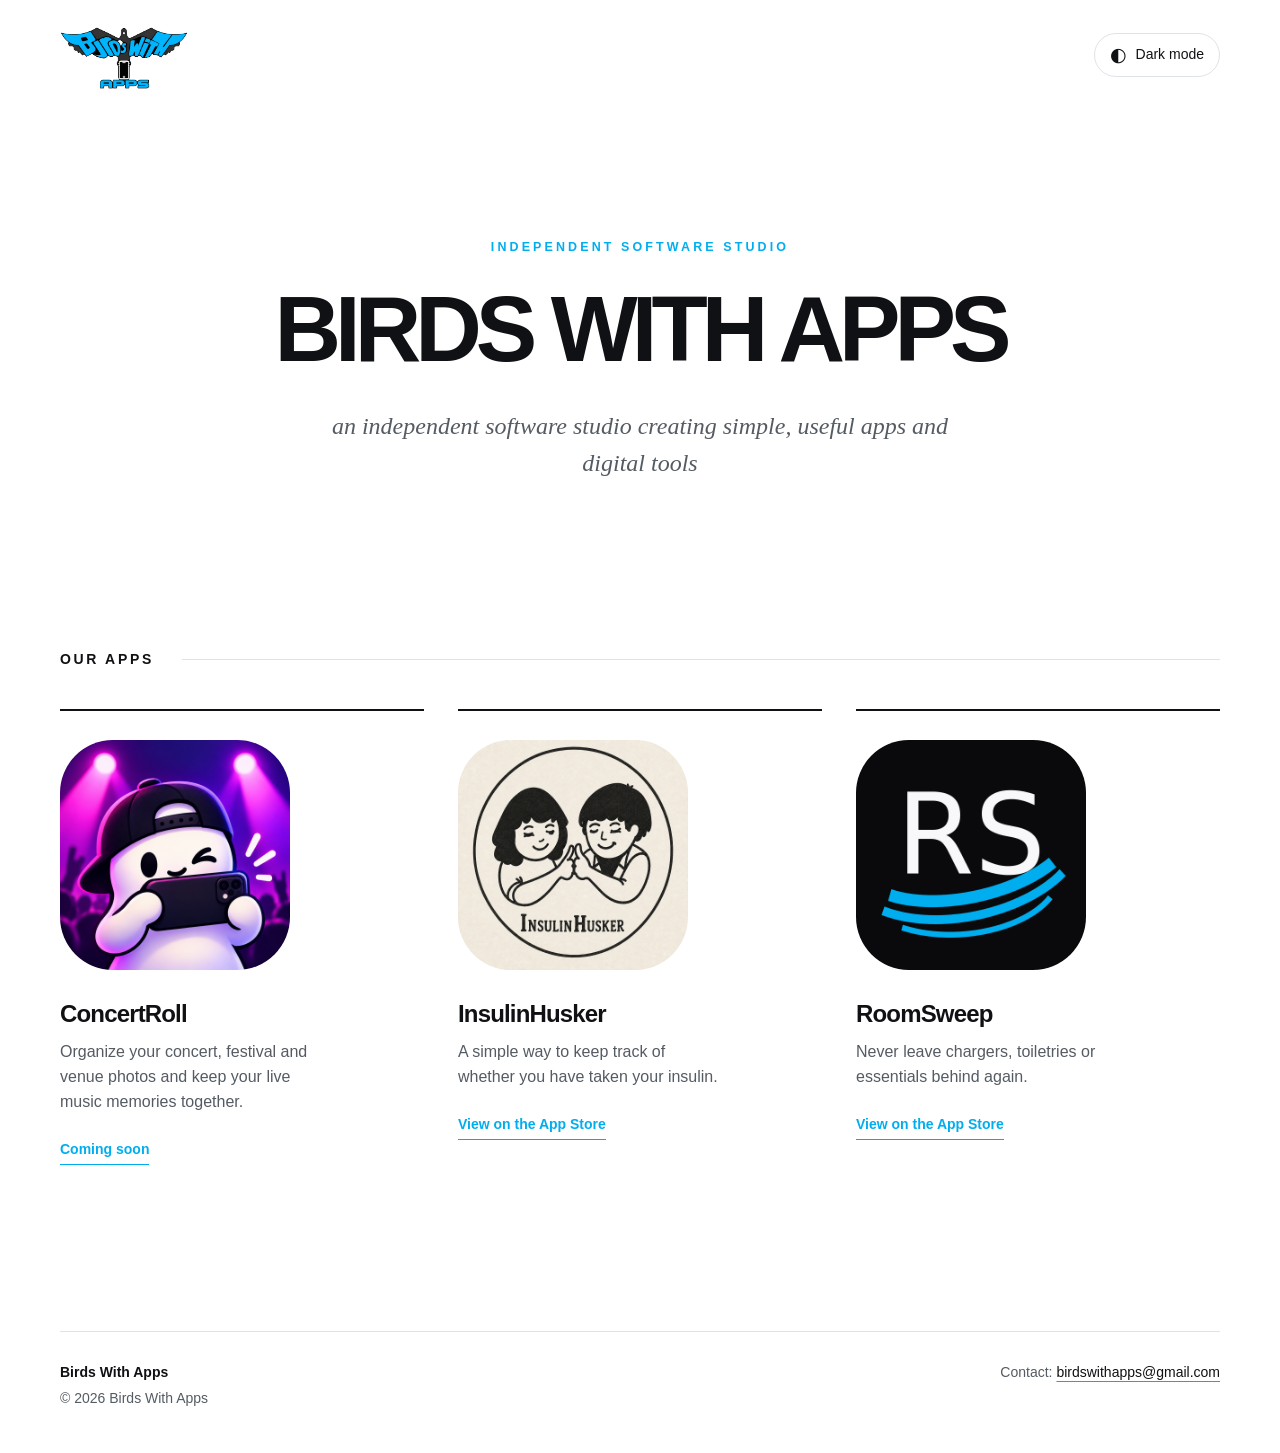
==== index.html @ 1153d15a "Link published apps to their App Store pages" ====
<!doctype html>
<html lang="en">
<head>
  <meta charset="utf-8">
  <meta name="viewport" content="width=device-width, initial-scale=1">
  <meta name="description" content="Birds With Apps is an independent software studio creating simple, useful apps and digital tools.">
  <meta name="color-scheme" content="light dark">
  <title>Birds With Apps</title>
  <link rel="icon" type="image/svg+xml" href="assets/favicon.svg">
  <link rel="stylesheet" href="style.css?v=3">
  <script src="script.js?v=2" defer></script>
</head>
<body>
  <div class="page">
    <header class="site-header">
      <a class="brand" href="#top" aria-label="Birds With Apps home">
        <img src="assets/logo-light.svg?v=2" width="1672" height="941" alt="Birds With Apps logo">
      </a>
      <button class="theme-toggle" type="button" aria-label="Switch to dark mode" aria-pressed="false">
        <span class="theme-icon" aria-hidden="true">◐</span><span class="theme-label">Dark mode</span>
      </button>
    </header>

    <main id="top">
      <section class="intro" aria-labelledby="page-title">
        <p class="eyebrow">Independent software studio</p>
        <h1 id="page-title">BIRDS WITH APPS</h1>
        <p class="tagline">an independent software studio creating simple, useful apps and digital tools</p>
      </section>

      <section class="apps" aria-labelledby="apps-title">
        <div class="section-heading"><h2 id="apps-title">OUR APPS</h2><span aria-hidden="true" class="heading-rule"></span></div>
        <div class="app-grid">
          <!-- To add an app, copy an article and change its icon, name, description and link. -->
          <article class="app-card">
            <img class="app-icon" src="assets/concertroll.png" width="1024" height="1024" alt="ConcertRoll app icon">
            <div class="app-copy"><h3>ConcertRoll</h3>
              <p>Organize your concert, festival and venue photos and keep your live music memories together.</p>
              <span class="app-status">Coming soon</span>
            </div>
          </article>
          <a class="app-card app-link" href="https://apps.apple.com/dk/app/insulinhusker/id6806816373">
            <img class="app-icon" src="assets/insulinhusker.png" width="1024" height="1024" alt="InsulinHusker app icon" loading="lazy">
            <div class="app-copy"><h3>InsulinHusker</h3>
              <p>A simple way to keep track of whether you have taken your insulin.</p>
              <span class="app-status">View on the App Store</span>
            </div>
          </a>
          <a class="app-card app-link" href="https://apps.apple.com/dk/app/roomsweep/id6794705480">
            <img class="app-icon" src="assets/roomsweep.png" width="1024" height="1024" alt="RoomSweep app icon" loading="lazy">
            <div class="app-copy"><h3>RoomSweep</h3>
              <p>Never leave chargers, toiletries or essentials behind again.</p>
              <span class="app-status">View on the App Store</span>
            </div>
          </a>
        </div>
      </section>
    </main>

    <footer class="site-footer">
      <div><strong>Birds With Apps</strong><span>© 2026 Birds With Apps</span></div>
      <p>Contact: <a href="mailto:birdswithapps@gmail.com">birdswithapps@gmail.com</a></p>
    </footer>
  </div>
</body>
</html>
---- style.css ----
:root{color-scheme:light;--bg:#fff;--ink:#101114;--muted:#555b63;--line:#dfe3e8;--blue:#00aeef}
@media(prefers-color-scheme:dark){:root{color-scheme:dark;--bg:#111215;--ink:#f8f9fa;--muted:#b2b8bf;--line:#34373c}}
html[data-theme="light"]{color-scheme:light;--bg:#fff;--ink:#101114;--muted:#555b63;--line:#dfe3e8}
html[data-theme="dark"]{color-scheme:dark;--bg:#111215;--ink:#f8f9fa;--muted:#b2b8bf;--line:#34373c}
*{box-sizing:border-box}html{scroll-behavior:smooth}body{margin:0;background:var(--bg);color:var(--ink);font-family:Arial,Helvetica,sans-serif;line-height:1.55;transition:background-color .2s,color .2s}button{font:inherit}.page{width:min(1160px,calc(100% - 64px));margin:auto}.site-header{min-height:110px;display:flex;justify-content:space-between;align-items:center;gap:24px}.brand{display:block;width:128px;line-height:0}.brand picture,.brand img{display:block;width:100%;height:auto}.brand:focus-visible,.theme-toggle:focus-visible,a:focus-visible{outline:2px solid var(--blue);outline-offset:5px}.theme-toggle{border:1px solid var(--line);border-radius:999px;background:transparent;color:var(--ink);padding:9px 15px;cursor:pointer;display:inline-flex;align-items:center;gap:9px;font-size:.875rem;min-height:44px}.theme-toggle:hover{border-color:var(--blue)}.theme-icon{font-size:1.2rem;line-height:1}.intro{text-align:center;padding:clamp(65px,10vw,140px) 0 clamp(90px,13vw,170px)}.eyebrow{text-transform:uppercase;letter-spacing:.25em;font-size:.78rem;font-weight:700;color:var(--blue);margin:0 0 25px}.intro h1{font-size:clamp(2.75rem,7.2vw,6.65rem);line-height:1.04;letter-spacing:-.065em;font-weight:700;margin:0;white-space:normal}.tagline{font-family:Georgia,'Times New Roman',serif;font-style:italic;font-size:clamp(1.12rem,2vw,1.5rem);color:var(--muted);max-width:640px;margin:30px auto 0}.apps{padding-bottom:clamp(100px,13vw,170px)}.section-heading{display:flex;align-items:center;gap:28px;margin-bottom:38px}.section-heading h2{font-size:.875rem;letter-spacing:.19em;white-space:nowrap;margin:0}.heading-rule{height:1px;background:var(--line);flex:1}.app-grid{display:grid;grid-template-columns:repeat(3,minmax(0,1fr));gap:34px}.app-card{border-top:2px solid var(--ink);padding-top:29px}.app-icon{display:block;width:min(100%,230px);height:auto;aspect-ratio:1;object-fit:cover;border-radius:23%;margin:0 0 30px}.app-copy h3{font-size:1.5rem;letter-spacing:-.035em;line-height:1.2;margin:0 0 12px}.app-copy p{font-size:1rem;color:var(--muted);margin:0 0 22px;max-width:30ch}.app-status{display:inline-block;font-size:.875rem;font-weight:700;color:var(--blue);border-bottom:1px solid var(--blue);padding-bottom:3px}.app-copy a.app-status{text-decoration:none}.app-copy a.app-status:hover{color:var(--ink);border-color:var(--ink)}.site-footer{border-top:1px solid var(--line);padding:30px 0 44px;display:flex;justify-content:space-between;gap:20px;color:var(--muted);font-size:.875rem}.site-footer div{display:flex;flex-direction:column;gap:4px}.site-footer strong{color:var(--ink);font-weight:600}.site-footer p{margin:0}.site-footer a{color:var(--ink);text-decoration-color:var(--blue);text-underline-offset:4px;overflow-wrap:anywhere}
@media(prefers-color-scheme:dark){html:not([data-theme="light"]) .brand img{filter:invert(1) hue-rotate(180deg)}}
 a.app-link{color:inherit;text-decoration:none}a.app-link:hover .app-status,a.app-link:focus-visible .app-status{color:var(--ink);border-color:var(--ink)}
html[data-theme="dark"] .brand img{filter:invert(1) hue-rotate(180deg)}
@media(max-width:800px){.app-grid{grid-template-columns:repeat(2,minmax(0,1fr));row-gap:60px}.intro{padding-top:80px}}
@media(max-width:560px){.page{width:calc(100% - 36px)}.site-header{min-height:82px}.brand{width:94px}.theme-label{display:none}.theme-toggle{width:44px;justify-content:center;padding:0}.intro{padding:78px 0 105px}.intro h1{font-size:clamp(2.8rem,13vw,4.4rem)}.tagline{margin-top:25px}.section-heading{margin-bottom:25px}.app-grid{grid-template-columns:1fr;gap:56px}.app-card{display:grid;grid-template-columns:112px 1fr;gap:20px;padding-top:24px}.app-icon{width:112px;margin:0;border-radius:22%}.app-copy h3{font-size:1.27rem}.app-copy p{font-size:.95rem;margin-bottom:12px}.site-footer{display:block}.site-footer p{margin-top:20px}}
@media(max-width:370px){.app-card{grid-template-columns:90px 1fr;gap:15px}.app-icon{width:90px}.intro h1{font-size:2.55rem}}
@media(prefers-reduced-motion:reduce){html{scroll-behavior:auto}body{transition:none}}
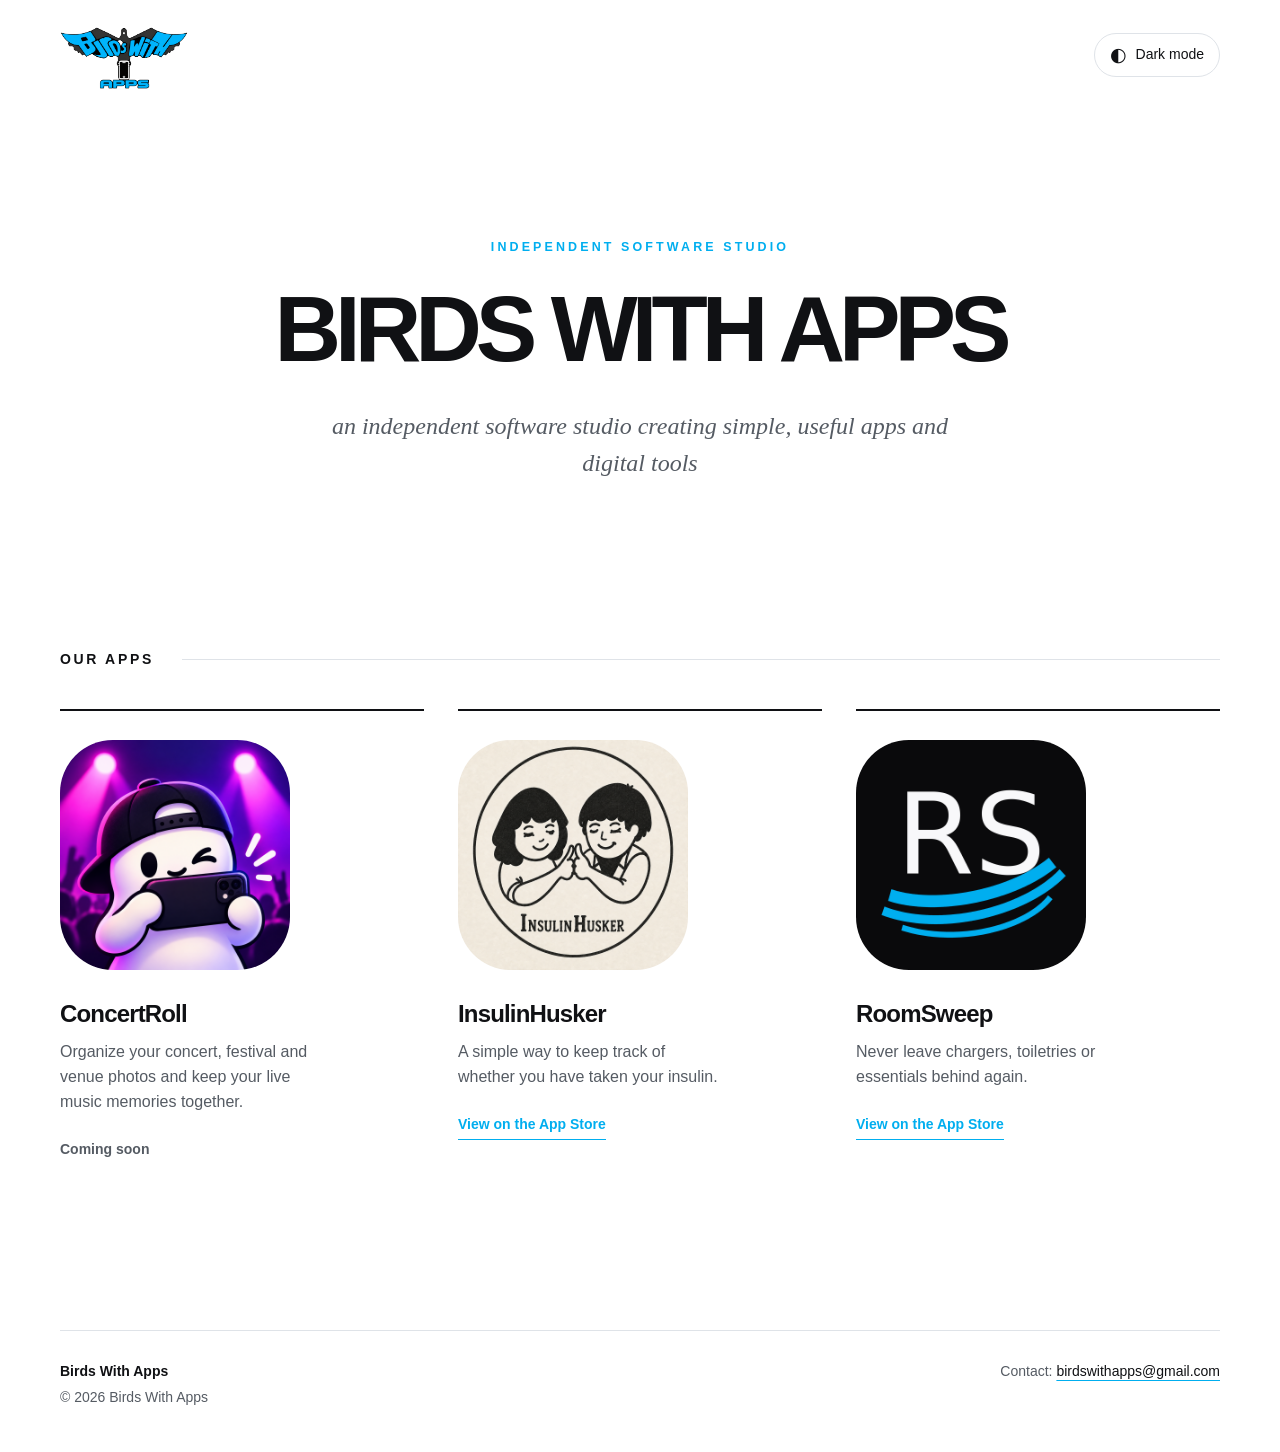
==== commit 8baa741d: "Clarify available app links and coming soon status" ====
--- a/index.html
+++ b/index.html
@@ -7,7 +7,7 @@
   <meta name="color-scheme" content="light dark">
   <title>Birds With Apps</title>
   <link rel="icon" type="image/svg+xml" href="assets/favicon.svg">
-  <link rel="stylesheet" href="style.css?v=3">
+  <link rel="stylesheet" href="style.css?v=4">
   <script src="script.js?v=2" defer></script>
 </head>
 <body>
--- a/style.css
+++ b/style.css
@@ -2,9 +2,9 @@
 @media(prefers-color-scheme:dark){:root{color-scheme:dark;--bg:#111215;--ink:#f8f9fa;--muted:#b2b8bf;--line:#34373c}}
 html[data-theme="light"]{color-scheme:light;--bg:#fff;--ink:#101114;--muted:#555b63;--line:#dfe3e8}
 html[data-theme="dark"]{color-scheme:dark;--bg:#111215;--ink:#f8f9fa;--muted:#b2b8bf;--line:#34373c}
-*{box-sizing:border-box}html{scroll-behavior:smooth}body{margin:0;background:var(--bg);color:var(--ink);font-family:Arial,Helvetica,sans-serif;line-height:1.55;transition:background-color .2s,color .2s}button{font:inherit}.page{width:min(1160px,calc(100% - 64px));margin:auto}.site-header{min-height:110px;display:flex;justify-content:space-between;align-items:center;gap:24px}.brand{display:block;width:128px;line-height:0}.brand picture,.brand img{display:block;width:100%;height:auto}.brand:focus-visible,.theme-toggle:focus-visible,a:focus-visible{outline:2px solid var(--blue);outline-offset:5px}.theme-toggle{border:1px solid var(--line);border-radius:999px;background:transparent;color:var(--ink);padding:9px 15px;cursor:pointer;display:inline-flex;align-items:center;gap:9px;font-size:.875rem;min-height:44px}.theme-toggle:hover{border-color:var(--blue)}.theme-icon{font-size:1.2rem;line-height:1}.intro{text-align:center;padding:clamp(65px,10vw,140px) 0 clamp(90px,13vw,170px)}.eyebrow{text-transform:uppercase;letter-spacing:.25em;font-size:.78rem;font-weight:700;color:var(--blue);margin:0 0 25px}.intro h1{font-size:clamp(2.75rem,7.2vw,6.65rem);line-height:1.04;letter-spacing:-.065em;font-weight:700;margin:0;white-space:normal}.tagline{font-family:Georgia,'Times New Roman',serif;font-style:italic;font-size:clamp(1.12rem,2vw,1.5rem);color:var(--muted);max-width:640px;margin:30px auto 0}.apps{padding-bottom:clamp(100px,13vw,170px)}.section-heading{display:flex;align-items:center;gap:28px;margin-bottom:38px}.section-heading h2{font-size:.875rem;letter-spacing:.19em;white-space:nowrap;margin:0}.heading-rule{height:1px;background:var(--line);flex:1}.app-grid{display:grid;grid-template-columns:repeat(3,minmax(0,1fr));gap:34px}.app-card{border-top:2px solid var(--ink);padding-top:29px}.app-icon{display:block;width:min(100%,230px);height:auto;aspect-ratio:1;object-fit:cover;border-radius:23%;margin:0 0 30px}.app-copy h3{font-size:1.5rem;letter-spacing:-.035em;line-height:1.2;margin:0 0 12px}.app-copy p{font-size:1rem;color:var(--muted);margin:0 0 22px;max-width:30ch}.app-status{display:inline-block;font-size:.875rem;font-weight:700;color:var(--blue);border-bottom:1px solid var(--blue);padding-bottom:3px}.app-copy a.app-status{text-decoration:none}.app-copy a.app-status:hover{color:var(--ink);border-color:var(--ink)}.site-footer{border-top:1px solid var(--line);padding:30px 0 44px;display:flex;justify-content:space-between;gap:20px;color:var(--muted);font-size:.875rem}.site-footer div{display:flex;flex-direction:column;gap:4px}.site-footer strong{color:var(--ink);font-weight:600}.site-footer p{margin:0}.site-footer a{color:var(--ink);text-decoration-color:var(--blue);text-underline-offset:4px;overflow-wrap:anywhere}
+*{box-sizing:border-box}html{scroll-behavior:smooth}body{margin:0;background:var(--bg);color:var(--ink);font-family:Arial,Helvetica,sans-serif;line-height:1.55;transition:background-color .2s,color .2s}button{font:inherit}.page{width:min(1160px,calc(100% - 64px));margin:auto}.site-header{min-height:110px;display:flex;justify-content:space-between;align-items:center;gap:24px}.brand{display:block;width:128px;line-height:0}.brand picture,.brand img{display:block;width:100%;height:auto}.brand:focus-visible,.theme-toggle:focus-visible,a:focus-visible{outline:2px solid var(--blue);outline-offset:5px}.theme-toggle{border:1px solid var(--line);border-radius:999px;background:transparent;color:var(--ink);padding:9px 15px;cursor:pointer;display:inline-flex;align-items:center;gap:9px;font-size:.875rem;min-height:44px}.theme-toggle:hover{border-color:var(--blue)}.theme-icon{font-size:1.2rem;line-height:1}.intro{text-align:center;padding:clamp(65px,10vw,140px) 0 clamp(90px,13vw,170px)}.eyebrow{text-transform:uppercase;letter-spacing:.25em;font-size:.78rem;font-weight:700;color:var(--blue);margin:0 0 25px}.intro h1{font-size:clamp(2.75rem,7.2vw,6.65rem);line-height:1.04;letter-spacing:-.065em;font-weight:700;margin:0;white-space:normal}.tagline{font-family:Georgia,'Times New Roman',serif;font-style:italic;font-size:clamp(1.12rem,2vw,1.5rem);color:var(--muted);max-width:640px;margin:30px auto 0}.apps{padding-bottom:clamp(100px,13vw,170px)}.section-heading{display:flex;align-items:center;gap:28px;margin-bottom:38px}.section-heading h2{font-size:.875rem;letter-spacing:.19em;white-space:nowrap;margin:0}.heading-rule{height:1px;background:var(--line);flex:1}.app-grid{display:grid;grid-template-columns:repeat(3,minmax(0,1fr));gap:34px}.app-card{border-top:2px solid var(--ink);padding-top:29px}.app-icon{display:block;width:min(100%,230px);height:auto;aspect-ratio:1;object-fit:cover;border-radius:23%;margin:0 0 30px}.app-copy h3{font-size:1.5rem;letter-spacing:-.035em;line-height:1.2;margin:0 0 12px}.app-copy p{font-size:1rem;color:var(--muted);margin:0 0 22px;max-width:30ch}.app-status{display:inline-block;font-size:.875rem;font-weight:700;color:var(--muted);padding-bottom:3px}.app-copy a.app-status{text-decoration:none}.app-copy a.app-status:hover{color:var(--ink);border-color:var(--ink)}.site-footer{border-top:1px solid var(--line);padding:30px 0 44px;display:flex;justify-content:space-between;gap:20px;color:var(--muted);font-size:.875rem}.site-footer div{display:flex;flex-direction:column;gap:4px}.site-footer strong{color:var(--ink);font-weight:600}.site-footer p{margin:0}.site-footer a{color:var(--ink);text-decoration-color:var(--blue);text-underline-offset:4px;overflow-wrap:anywhere}
 @media(prefers-color-scheme:dark){html:not([data-theme="light"]) .brand img{filter:invert(1) hue-rotate(180deg)}}
- a.app-link{color:inherit;text-decoration:none}a.app-link:hover .app-status,a.app-link:focus-visible .app-status{color:var(--ink);border-color:var(--ink)}
+a.app-link{color:inherit;text-decoration:none}a.app-link .app-status{color:var(--blue);border-bottom:1px solid var(--blue)}a.app-link:hover .app-status,a.app-link:focus-visible .app-status{color:var(--ink);border-color:var(--ink)}
 html[data-theme="dark"] .brand img{filter:invert(1) hue-rotate(180deg)}
 @media(max-width:800px){.app-grid{grid-template-columns:repeat(2,minmax(0,1fr));row-gap:60px}.intro{padding-top:80px}}
 @media(max-width:560px){.page{width:calc(100% - 36px)}.site-header{min-height:82px}.brand{width:94px}.theme-label{display:none}.theme-toggle{width:44px;justify-content:center;padding:0}.intro{padding:78px 0 105px}.intro h1{font-size:clamp(2.8rem,13vw,4.4rem)}.tagline{margin-top:25px}.section-heading{margin-bottom:25px}.app-grid{grid-template-columns:1fr;gap:56px}.app-card{display:grid;grid-template-columns:112px 1fr;gap:20px;padding-top:24px}.app-icon{width:112px;margin:0;border-radius:22%}.app-copy h3{font-size:1.27rem}.app-copy p{font-size:.95rem;margin-bottom:12px}.site-footer{display:block}.site-footer p{margin-top:20px}}
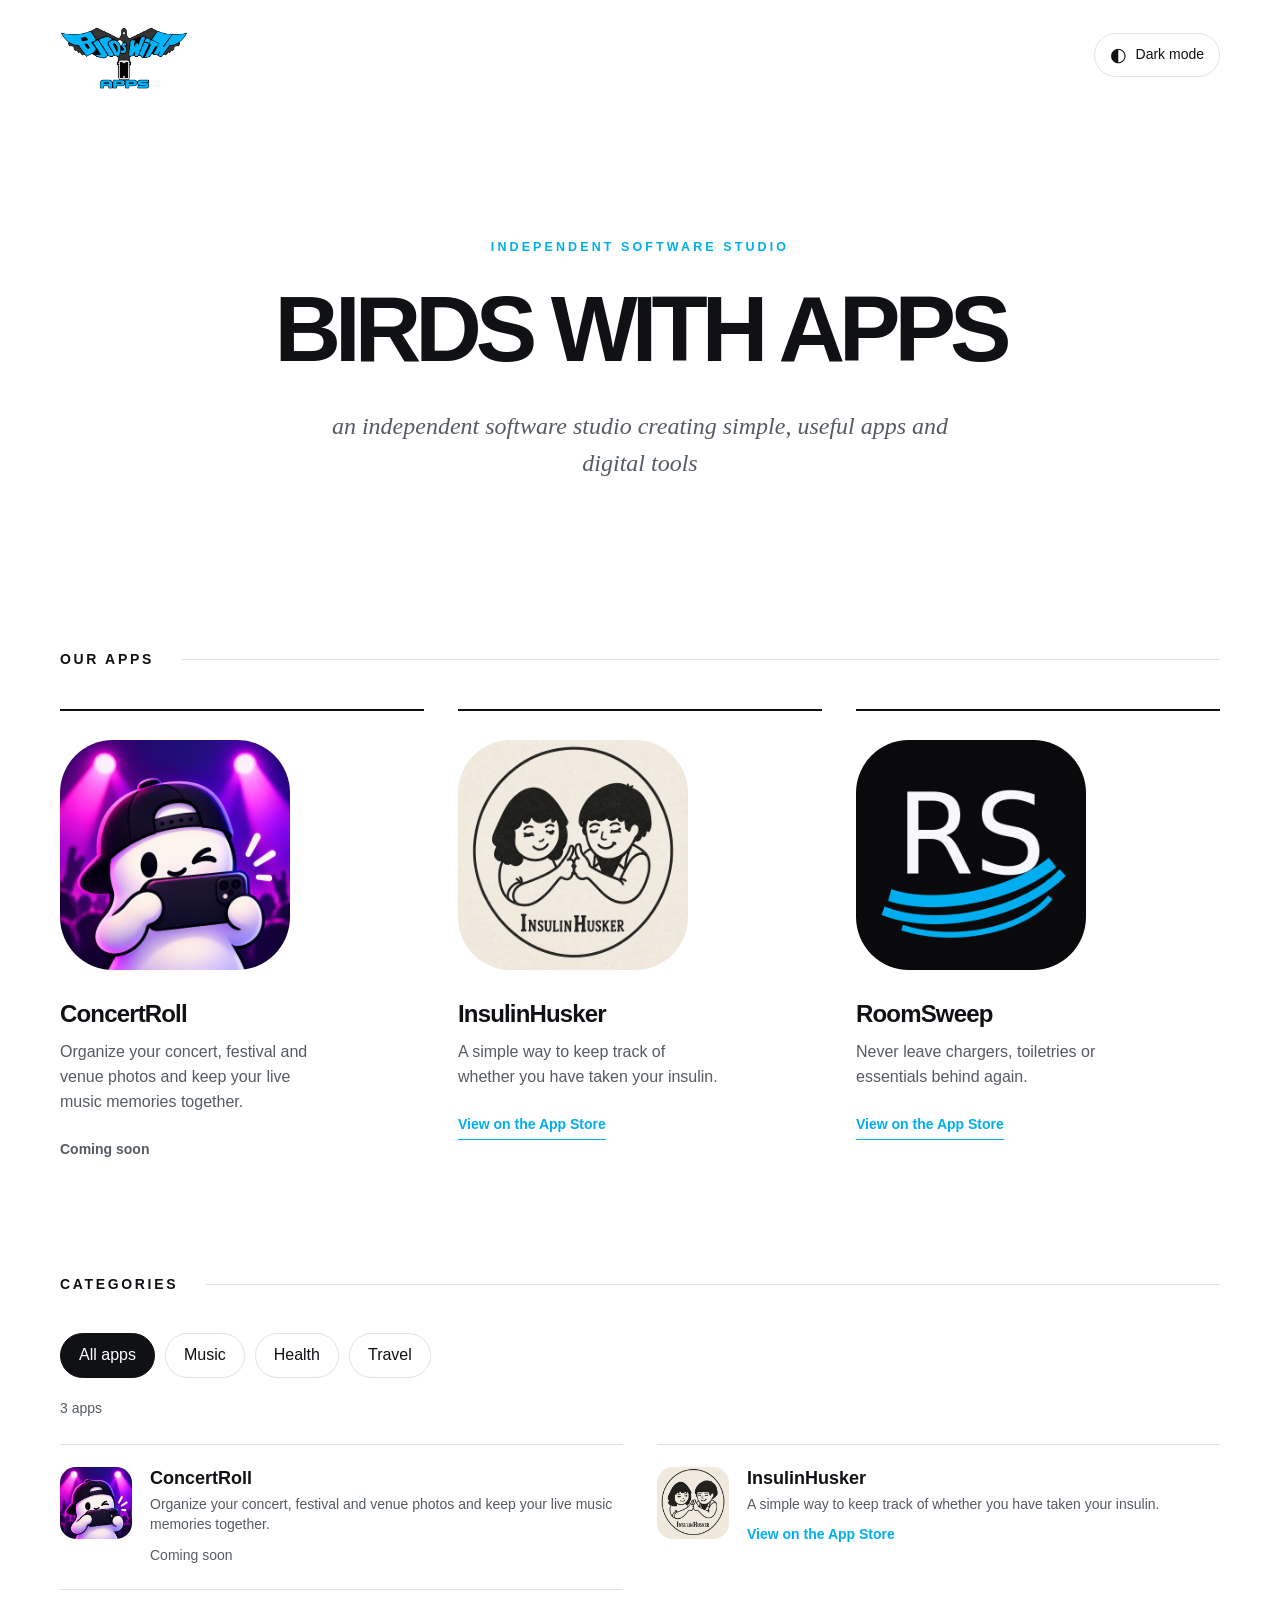
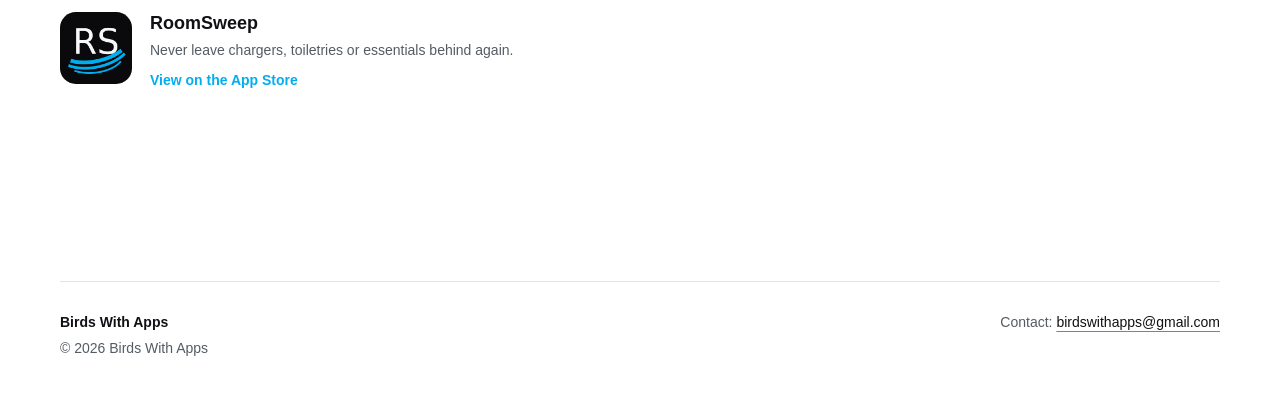
==== commit 5b77cc5f: "Add category browsing for app catalog" ====
--- a/index.html
+++ b/index.html
@@ -7,8 +7,8 @@
   <meta name="color-scheme" content="light dark">
   <title>Birds With Apps</title>
   <link rel="icon" type="image/svg+xml" href="assets/favicon.svg">
-  <link rel="stylesheet" href="style.css?v=4">
-  <script src="script.js?v=2" defer></script>
+  <link rel="stylesheet" href="style.css?v=5">
+  <script src="script.js?v=5" defer></script>
 </head>
 <body>
   <div class="page">
@@ -31,22 +31,22 @@
       <section class="apps" aria-labelledby="apps-title">
         <div class="section-heading"><h2 id="apps-title">OUR APPS</h2><span aria-hidden="true" class="heading-rule"></span></div>
         <div class="app-grid">
-          <!-- To add an app, copy an article and change its icon, name, description and link. -->
-          <article class="app-card">
+          <!-- To add an app, copy a card and change its icon, name, description, link and data-category. Only data-featured cards appear in this first grid. -->
+          <article class="app-card" data-category="Music" data-featured>
             <img class="app-icon" src="assets/concertroll.png" width="1024" height="1024" alt="ConcertRoll app icon">
             <div class="app-copy"><h3>ConcertRoll</h3>
               <p>Organize your concert, festival and venue photos and keep your live music memories together.</p>
               <span class="app-status">Coming soon</span>
             </div>
           </article>
-          <a class="app-card app-link" href="https://apps.apple.com/dk/app/insulinhusker/id6806816373">
+          <a class="app-card app-link" data-category="Health" data-featured href="https://apps.apple.com/dk/app/insulinhusker/id6806816373">
             <img class="app-icon" src="assets/insulinhusker.png" width="1024" height="1024" alt="InsulinHusker app icon" loading="lazy">
             <div class="app-copy"><h3>InsulinHusker</h3>
               <p>A simple way to keep track of whether you have taken your insulin.</p>
               <span class="app-status">View on the App Store</span>
             </div>
           </a>
-          <a class="app-card app-link" href="https://apps.apple.com/dk/app/roomsweep/id6794705480">
+          <a class="app-card app-link" data-category="Travel" data-featured href="https://apps.apple.com/dk/app/roomsweep/id6794705480">
             <img class="app-icon" src="assets/roomsweep.png" width="1024" height="1024" alt="RoomSweep app icon" loading="lazy">
             <div class="app-copy"><h3>RoomSweep</h3>
               <p>Never leave chargers, toiletries or essentials behind again.</p>
@@ -54,6 +54,13 @@
             </div>
           </a>
         </div>
+      </section>
+
+      <section class="categories" aria-labelledby="categories-title">
+        <div class="section-heading"><h2 id="categories-title">CATEGORIES</h2><span aria-hidden="true" class="heading-rule"></span></div>
+        <div class="category-filters" role="group" aria-label="Filter apps by category"></div>
+        <p class="category-count" aria-live="polite"></p>
+        <ul class="category-results"></ul>
       </section>
     </main>
 
--- a/style.css
+++ b/style.css
@@ -2,11 +2,14 @@
 @media(prefers-color-scheme:dark){:root{color-scheme:dark;--bg:#111215;--ink:#f8f9fa;--muted:#b2b8bf;--line:#34373c}}
 html[data-theme="light"]{color-scheme:light;--bg:#fff;--ink:#101114;--muted:#555b63;--line:#dfe3e8}
 html[data-theme="dark"]{color-scheme:dark;--bg:#111215;--ink:#f8f9fa;--muted:#b2b8bf;--line:#34373c}
-*{box-sizing:border-box}html{scroll-behavior:smooth}body{margin:0;background:var(--bg);color:var(--ink);font-family:Arial,Helvetica,sans-serif;line-height:1.55;transition:background-color .2s,color .2s}button{font:inherit}.page{width:min(1160px,calc(100% - 64px));margin:auto}.site-header{min-height:110px;display:flex;justify-content:space-between;align-items:center;gap:24px}.brand{display:block;width:128px;line-height:0}.brand picture,.brand img{display:block;width:100%;height:auto}.brand:focus-visible,.theme-toggle:focus-visible,a:focus-visible{outline:2px solid var(--blue);outline-offset:5px}.theme-toggle{border:1px solid var(--line);border-radius:999px;background:transparent;color:var(--ink);padding:9px 15px;cursor:pointer;display:inline-flex;align-items:center;gap:9px;font-size:.875rem;min-height:44px}.theme-toggle:hover{border-color:var(--blue)}.theme-icon{font-size:1.2rem;line-height:1}.intro{text-align:center;padding:clamp(65px,10vw,140px) 0 clamp(90px,13vw,170px)}.eyebrow{text-transform:uppercase;letter-spacing:.25em;font-size:.78rem;font-weight:700;color:var(--blue);margin:0 0 25px}.intro h1{font-size:clamp(2.75rem,7.2vw,6.65rem);line-height:1.04;letter-spacing:-.065em;font-weight:700;margin:0;white-space:normal}.tagline{font-family:Georgia,'Times New Roman',serif;font-style:italic;font-size:clamp(1.12rem,2vw,1.5rem);color:var(--muted);max-width:640px;margin:30px auto 0}.apps{padding-bottom:clamp(100px,13vw,170px)}.section-heading{display:flex;align-items:center;gap:28px;margin-bottom:38px}.section-heading h2{font-size:.875rem;letter-spacing:.19em;white-space:nowrap;margin:0}.heading-rule{height:1px;background:var(--line);flex:1}.app-grid{display:grid;grid-template-columns:repeat(3,minmax(0,1fr));gap:34px}.app-card{border-top:2px solid var(--ink);padding-top:29px}.app-icon{display:block;width:min(100%,230px);height:auto;aspect-ratio:1;object-fit:cover;border-radius:23%;margin:0 0 30px}.app-copy h3{font-size:1.5rem;letter-spacing:-.035em;line-height:1.2;margin:0 0 12px}.app-copy p{font-size:1rem;color:var(--muted);margin:0 0 22px;max-width:30ch}.app-status{display:inline-block;font-size:.875rem;font-weight:700;color:var(--muted);padding-bottom:3px}.app-copy a.app-status{text-decoration:none}.app-copy a.app-status:hover{color:var(--ink);border-color:var(--ink)}.site-footer{border-top:1px solid var(--line);padding:30px 0 44px;display:flex;justify-content:space-between;gap:20px;color:var(--muted);font-size:.875rem}.site-footer div{display:flex;flex-direction:column;gap:4px}.site-footer strong{color:var(--ink);font-weight:600}.site-footer p{margin:0}.site-footer a{color:var(--ink);text-decoration-color:var(--blue);text-underline-offset:4px;overflow-wrap:anywhere}
+*{box-sizing:border-box}html{scroll-behavior:smooth}body{margin:0;background:var(--bg);color:var(--ink);font-family:Arial,Helvetica,sans-serif;line-height:1.55;transition:background-color .2s,color .2s}button{font:inherit}.page{width:min(1160px,calc(100% - 64px));margin:auto}.site-header{min-height:110px;display:flex;justify-content:space-between;align-items:center;gap:24px}.brand{display:block;width:128px;line-height:0}.brand picture,.brand img{display:block;width:100%;height:auto}.brand:focus-visible,.theme-toggle:focus-visible,a:focus-visible{outline:2px solid var(--blue);outline-offset:5px}.theme-toggle{border:1px solid var(--line);border-radius:999px;background:transparent;color:var(--ink);padding:9px 15px;cursor:pointer;display:inline-flex;align-items:center;gap:9px;font-size:.875rem;min-height:44px}.theme-toggle:hover{border-color:var(--blue)}.theme-icon{font-size:1.2rem;line-height:1}.intro{text-align:center;padding:clamp(65px,10vw,140px) 0 clamp(90px,13vw,170px)}.eyebrow{text-transform:uppercase;letter-spacing:.25em;font-size:.78rem;font-weight:700;color:var(--blue);margin:0 0 25px}.intro h1{font-size:clamp(2.75rem,7.2vw,6.65rem);line-height:1.04;letter-spacing:-.065em;font-weight:700;margin:0;white-space:normal}.tagline{font-family:Georgia,'Times New Roman',serif;font-style:italic;font-size:clamp(1.12rem,2vw,1.5rem);color:var(--muted);max-width:640px;margin:30px auto 0}.apps{padding-bottom:clamp(68px,9vw,110px)}.section-heading{display:flex;align-items:center;gap:28px;margin-bottom:38px}.section-heading h2{font-size:.875rem;letter-spacing:.19em;white-space:nowrap;margin:0}.heading-rule{height:1px;background:var(--line);flex:1}.app-grid{display:grid;grid-template-columns:repeat(3,minmax(0,1fr));gap:34px}.app-card{border-top:2px solid var(--ink);padding-top:29px}.app-icon{display:block;width:min(100%,230px);height:auto;aspect-ratio:1;object-fit:cover;border-radius:23%;margin:0 0 30px}.app-copy h3{font-size:1.5rem;letter-spacing:-.035em;line-height:1.2;margin:0 0 12px}.app-copy p{font-size:1rem;color:var(--muted);margin:0 0 22px;max-width:30ch}.app-status{display:inline-block;font-size:.875rem;font-weight:700;color:var(--muted);padding-bottom:3px}.app-copy a.app-status{text-decoration:none}.app-copy a.app-status:hover{color:var(--ink);border-color:var(--ink)}.site-footer{border-top:1px solid var(--line);padding:30px 0 44px;display:flex;justify-content:space-between;gap:20px;color:var(--muted);font-size:.875rem}.site-footer div{display:flex;flex-direction:column;gap:4px}.site-footer strong{color:var(--ink);font-weight:600}.site-footer p{margin:0}.site-footer a{color:var(--ink);text-decoration-color:var(--blue);text-underline-offset:4px;overflow-wrap:anywhere}
 @media(prefers-color-scheme:dark){html:not([data-theme="light"]) .brand img{filter:invert(1) hue-rotate(180deg)}}
+.app-grid>.app-card:not([data-featured]){display:none}
+.categories{padding-bottom:clamp(100px,13vw,170px)}.category-filters{display:flex;flex-wrap:wrap;gap:10px;margin-bottom:20px}.category-filters button{min-height:44px;border:1px solid var(--line);border-radius:999px;padding:9px 18px;color:var(--ink);background:transparent;cursor:pointer}.category-filters button:hover,.category-filters button:focus-visible{border-color:var(--blue)}.category-filters button[aria-pressed="true"]{background:var(--ink);border-color:var(--ink);color:var(--bg)}.category-count{font-size:.875rem;color:var(--muted);margin:0 0 24px}.category-results{display:grid;grid-template-columns:repeat(2,minmax(0,1fr));gap:0 34px;list-style:none;padding:0;margin:0}.category-results li{border-top:1px solid var(--line)}.category-item{display:grid;grid-template-columns:72px minmax(0,1fr);align-items:start;gap:18px;width:100%;min-height:124px;padding:22px 0;color:var(--ink);text-decoration:none}.category-item img{width:72px;height:72px;object-fit:cover;border-radius:22%}.category-item h3{margin:0 0 4px;font-size:1.125rem;line-height:1.3}.category-item p{margin:0;color:var(--muted);font-size:.875rem;line-height:1.45}.category-item .category-action{display:inline-block;color:var(--blue);font-size:.875rem;font-weight:700;margin-top:10px}.category-item:not(a) .category-action{color:var(--muted);font-weight:400}.category-item:is(a):hover h3,.category-item:is(a):focus-visible h3{color:var(--blue)}
 a.app-link{color:inherit;text-decoration:none}a.app-link .app-status{color:var(--blue);border-bottom:1px solid var(--blue)}a.app-link:hover .app-status,a.app-link:focus-visible .app-status{color:var(--ink);border-color:var(--ink)}
 html[data-theme="dark"] .brand img{filter:invert(1) hue-rotate(180deg)}
 @media(max-width:800px){.app-grid{grid-template-columns:repeat(2,minmax(0,1fr));row-gap:60px}.intro{padding-top:80px}}
 @media(max-width:560px){.page{width:calc(100% - 36px)}.site-header{min-height:82px}.brand{width:94px}.theme-label{display:none}.theme-toggle{width:44px;justify-content:center;padding:0}.intro{padding:78px 0 105px}.intro h1{font-size:clamp(2.8rem,13vw,4.4rem)}.tagline{margin-top:25px}.section-heading{margin-bottom:25px}.app-grid{grid-template-columns:1fr;gap:56px}.app-card{display:grid;grid-template-columns:112px 1fr;gap:20px;padding-top:24px}.app-icon{width:112px;margin:0;border-radius:22%}.app-copy h3{font-size:1.27rem}.app-copy p{font-size:.95rem;margin-bottom:12px}.site-footer{display:block}.site-footer p{margin-top:20px}}
+@media(max-width:700px){.category-results{grid-template-columns:1fr}}
 @media(max-width:370px){.app-card{grid-template-columns:90px 1fr;gap:15px}.app-icon{width:90px}.intro h1{font-size:2.55rem}}
 @media(prefers-reduced-motion:reduce){html{scroll-behavior:auto}body{transition:none}}
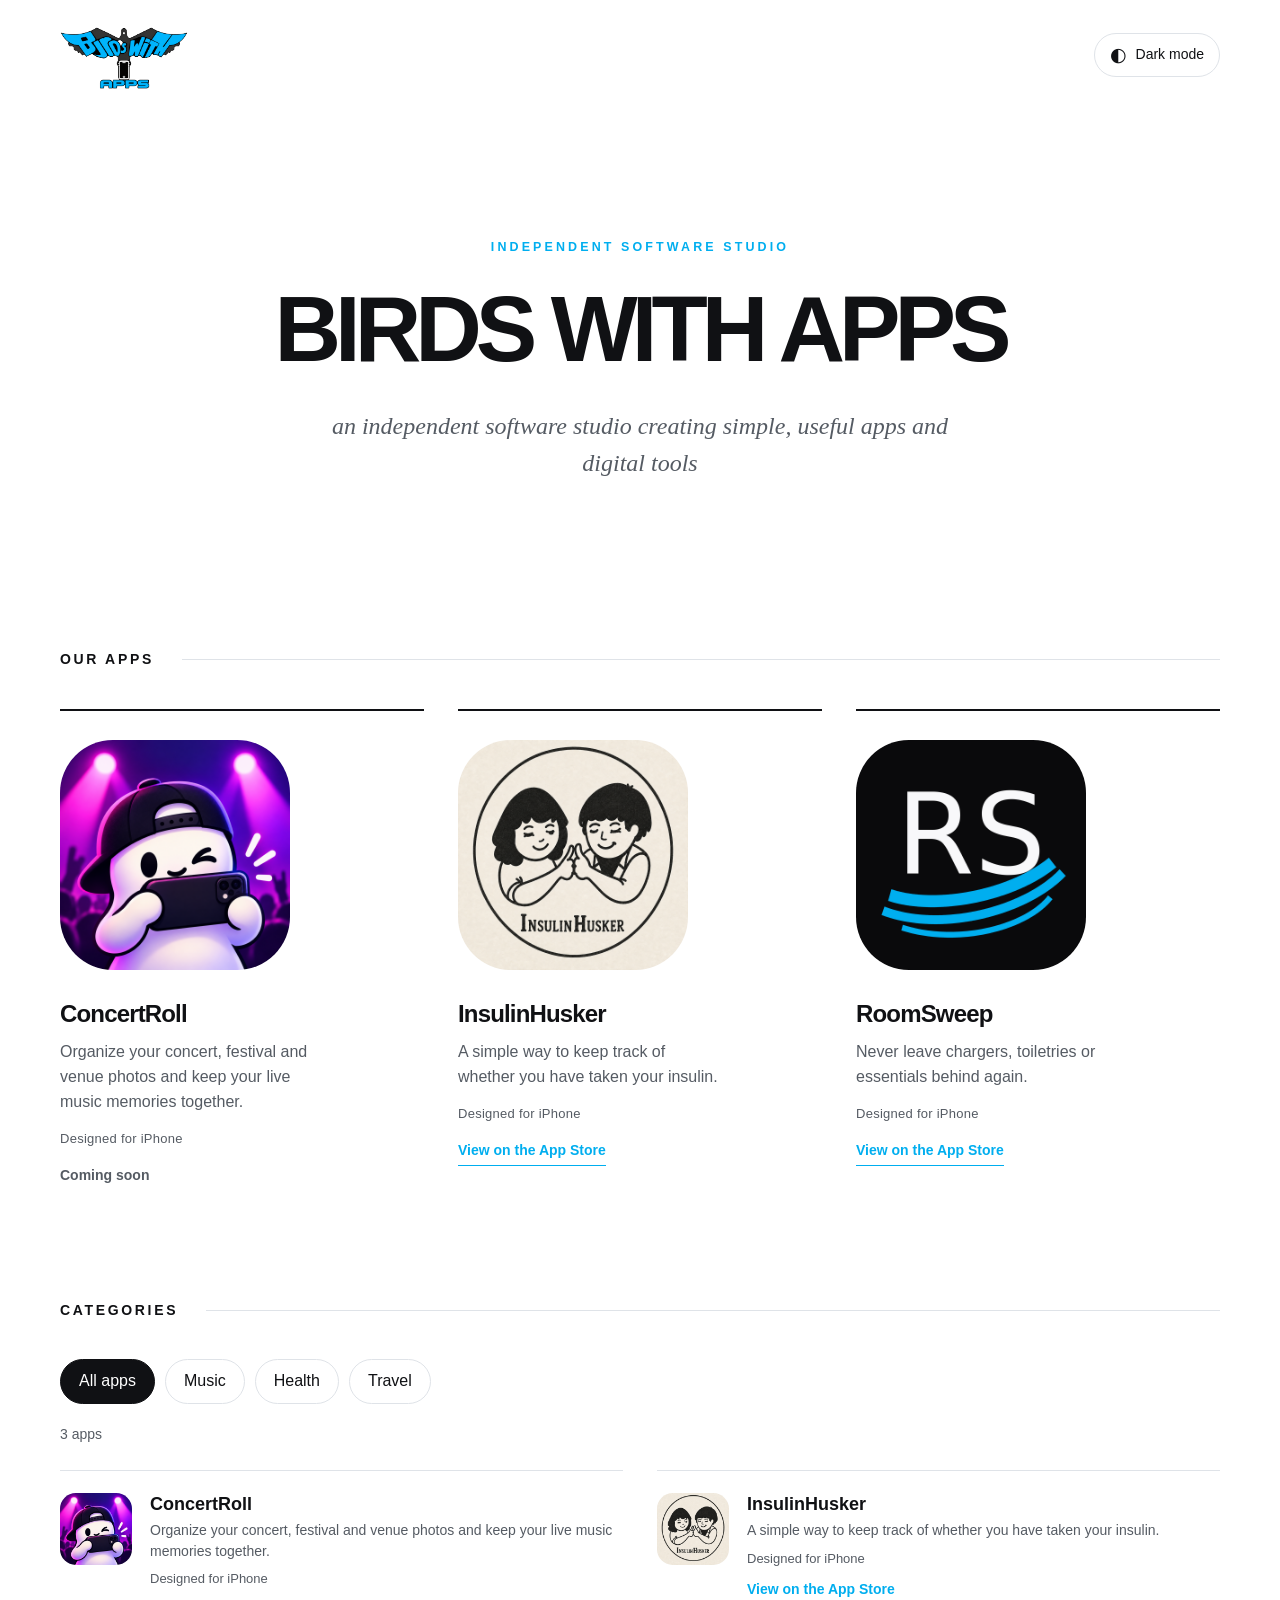
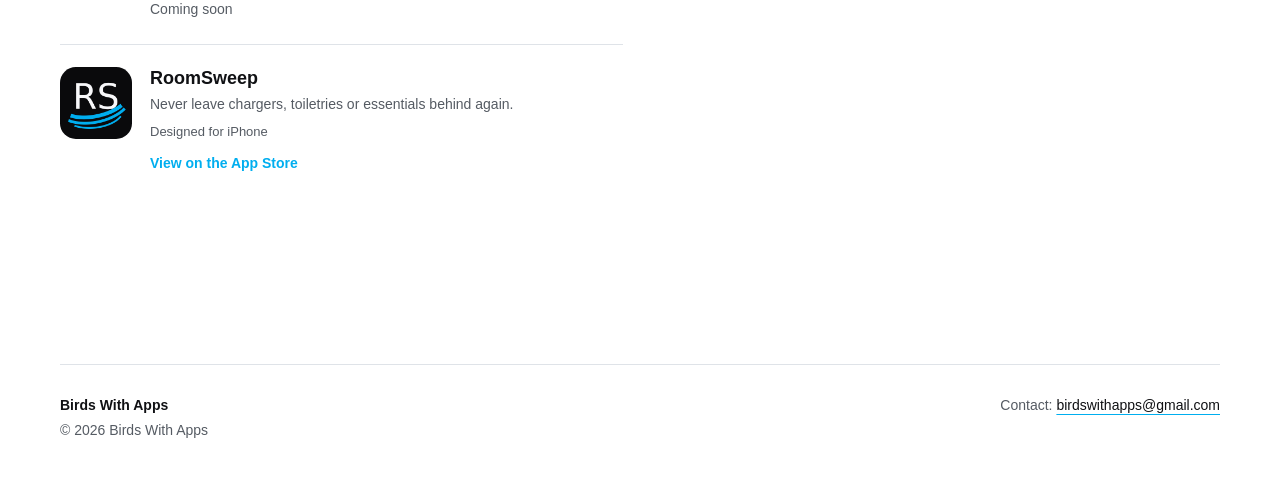
==== commit 697d1f9b: "Show supported device on app cards and categories" ====
--- a/index.html
+++ b/index.html
@@ -7,8 +7,8 @@
   <meta name="color-scheme" content="light dark">
   <title>Birds With Apps</title>
   <link rel="icon" type="image/svg+xml" href="assets/favicon.svg">
-  <link rel="stylesheet" href="style.css?v=5">
-  <script src="script.js?v=5" defer></script>
+  <link rel="stylesheet" href="style.css?v=6">
+  <script src="script.js?v=6" defer></script>
 </head>
 <body>
   <div class="page">
@@ -31,11 +31,12 @@
       <section class="apps" aria-labelledby="apps-title">
         <div class="section-heading"><h2 id="apps-title">OUR APPS</h2><span aria-hidden="true" class="heading-rule"></span></div>
         <div class="app-grid">
-          <!-- To add an app, copy a card and change its icon, name, description, link and data-category. Only data-featured cards appear in this first grid. -->
+          <!-- To add an app, copy a card and change its icon, name, description, platform, link and data-category. Only data-featured cards appear in this first grid. -->
           <article class="app-card" data-category="Music" data-featured>
             <img class="app-icon" src="assets/concertroll.png" width="1024" height="1024" alt="ConcertRoll app icon">
             <div class="app-copy"><h3>ConcertRoll</h3>
               <p>Organize your concert, festival and venue photos and keep your live music memories together.</p>
+              <p class="app-platforms">Designed for iPhone</p>
               <span class="app-status">Coming soon</span>
             </div>
           </article>
@@ -43,6 +44,7 @@
             <img class="app-icon" src="assets/insulinhusker.png" width="1024" height="1024" alt="InsulinHusker app icon" loading="lazy">
             <div class="app-copy"><h3>InsulinHusker</h3>
               <p>A simple way to keep track of whether you have taken your insulin.</p>
+              <p class="app-platforms">Designed for iPhone</p>
               <span class="app-status">View on the App Store</span>
             </div>
           </a>
@@ -50,6 +52,7 @@
             <img class="app-icon" src="assets/roomsweep.png" width="1024" height="1024" alt="RoomSweep app icon" loading="lazy">
             <div class="app-copy"><h3>RoomSweep</h3>
               <p>Never leave chargers, toiletries or essentials behind again.</p>
+              <p class="app-platforms">Designed for iPhone</p>
               <span class="app-status">View on the App Store</span>
             </div>
           </a>
--- a/style.css
+++ b/style.css
@@ -7,6 +7,7 @@
 .app-grid>.app-card:not([data-featured]){display:none}
 .categories{padding-bottom:clamp(100px,13vw,170px)}.category-filters{display:flex;flex-wrap:wrap;gap:10px;margin-bottom:20px}.category-filters button{min-height:44px;border:1px solid var(--line);border-radius:999px;padding:9px 18px;color:var(--ink);background:transparent;cursor:pointer}.category-filters button:hover,.category-filters button:focus-visible{border-color:var(--blue)}.category-filters button[aria-pressed="true"]{background:var(--ink);border-color:var(--ink);color:var(--bg)}.category-count{font-size:.875rem;color:var(--muted);margin:0 0 24px}.category-results{display:grid;grid-template-columns:repeat(2,minmax(0,1fr));gap:0 34px;list-style:none;padding:0;margin:0}.category-results li{border-top:1px solid var(--line)}.category-item{display:grid;grid-template-columns:72px minmax(0,1fr);align-items:start;gap:18px;width:100%;min-height:124px;padding:22px 0;color:var(--ink);text-decoration:none}.category-item img{width:72px;height:72px;object-fit:cover;border-radius:22%}.category-item h3{margin:0 0 4px;font-size:1.125rem;line-height:1.3}.category-item p{margin:0;color:var(--muted);font-size:.875rem;line-height:1.45}.category-item .category-action{display:inline-block;color:var(--blue);font-size:.875rem;font-weight:700;margin-top:10px}.category-item:not(a) .category-action{color:var(--muted);font-weight:400}.category-item:is(a):hover h3,.category-item:is(a):focus-visible h3{color:var(--blue)}
 a.app-link{color:inherit;text-decoration:none}a.app-link .app-status{color:var(--blue);border-bottom:1px solid var(--blue)}a.app-link:hover .app-status,a.app-link:focus-visible .app-status{color:var(--ink);border-color:var(--ink)}
+.app-copy .app-platforms{margin:-8px 0 14px;color:var(--muted);font-size:.8125rem;letter-spacing:.02em}.category-platforms{display:block;color:var(--muted);font-size:.8125rem;margin-top:8px}.category-action{margin-top:8px}
 html[data-theme="dark"] .brand img{filter:invert(1) hue-rotate(180deg)}
 @media(max-width:800px){.app-grid{grid-template-columns:repeat(2,minmax(0,1fr));row-gap:60px}.intro{padding-top:80px}}
 @media(max-width:560px){.page{width:calc(100% - 36px)}.site-header{min-height:82px}.brand{width:94px}.theme-label{display:none}.theme-toggle{width:44px;justify-content:center;padding:0}.intro{padding:78px 0 105px}.intro h1{font-size:clamp(2.8rem,13vw,4.4rem)}.tagline{margin-top:25px}.section-heading{margin-bottom:25px}.app-grid{grid-template-columns:1fr;gap:56px}.app-card{display:grid;grid-template-columns:112px 1fr;gap:20px;padding-top:24px}.app-icon{width:112px;margin:0;border-radius:22%}.app-copy h3{font-size:1.27rem}.app-copy p{font-size:.95rem;margin-bottom:12px}.site-footer{display:block}.site-footer p{margin-top:20px}}
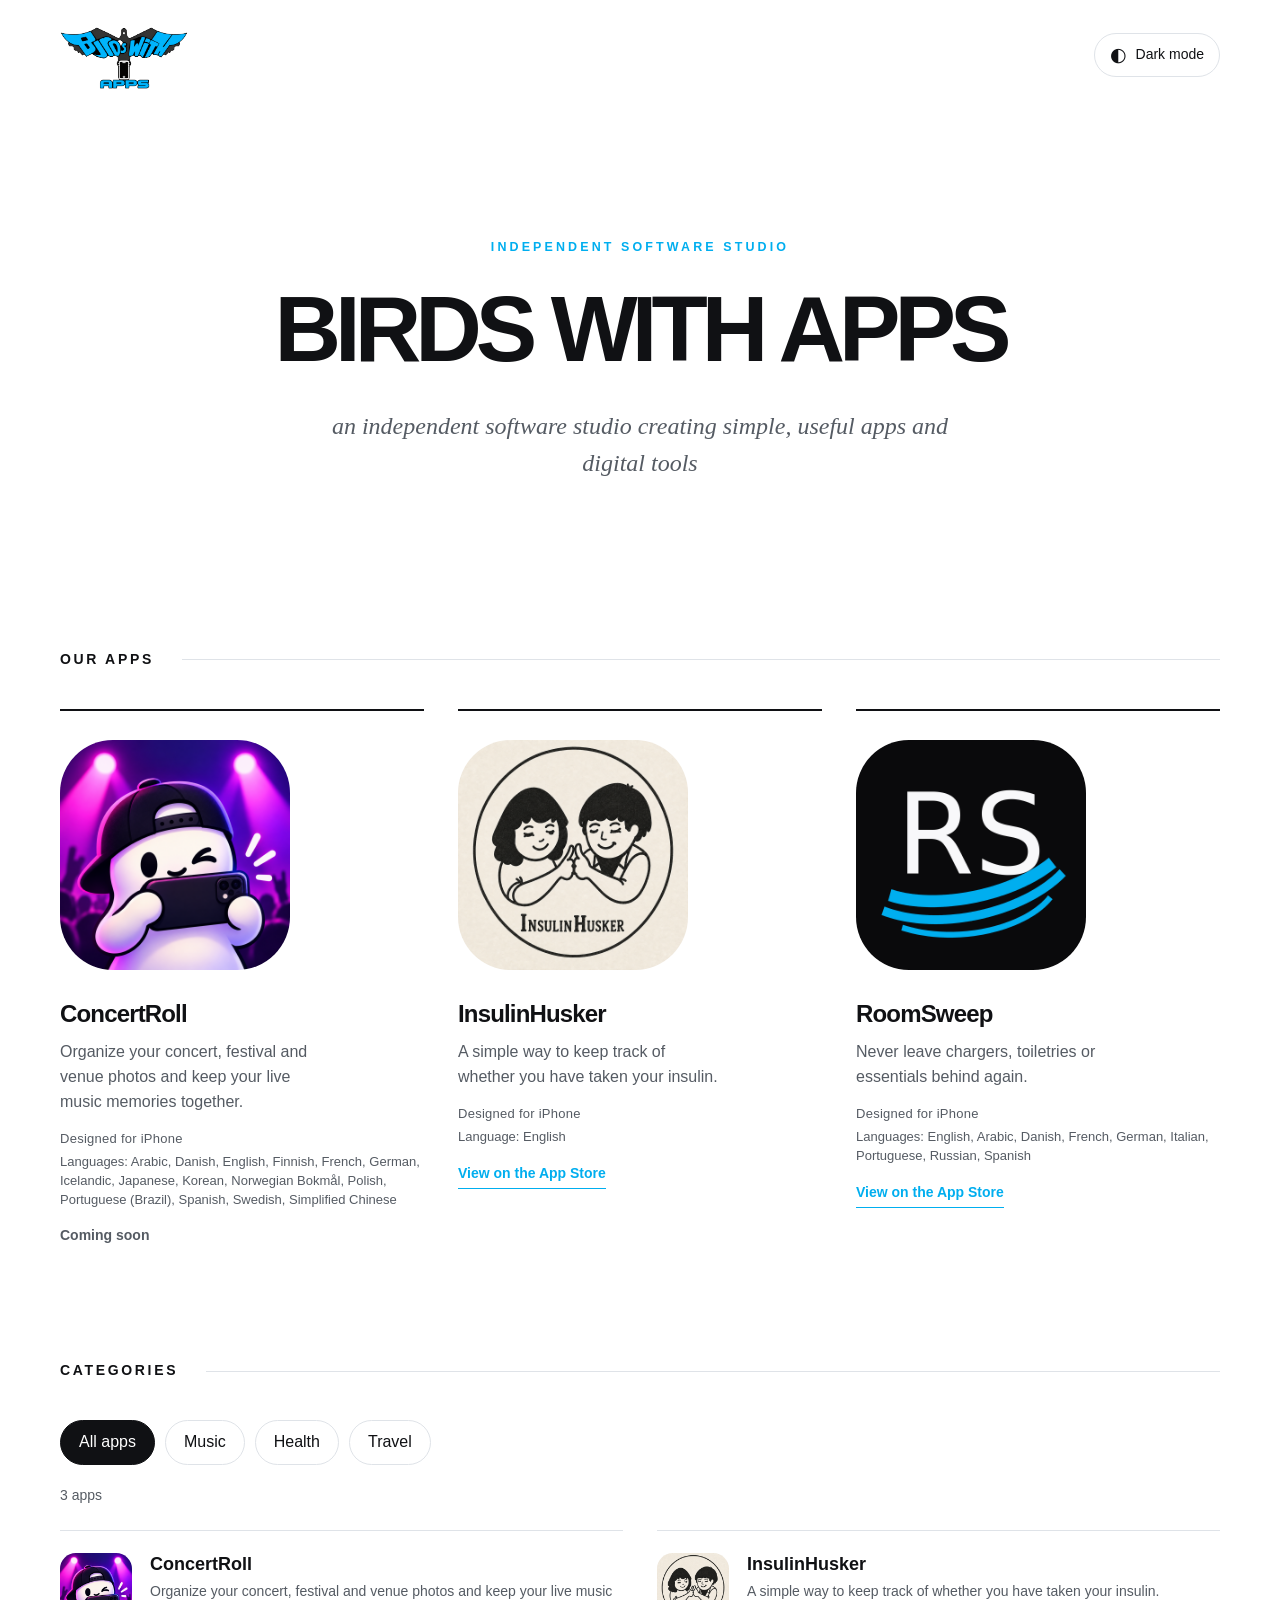
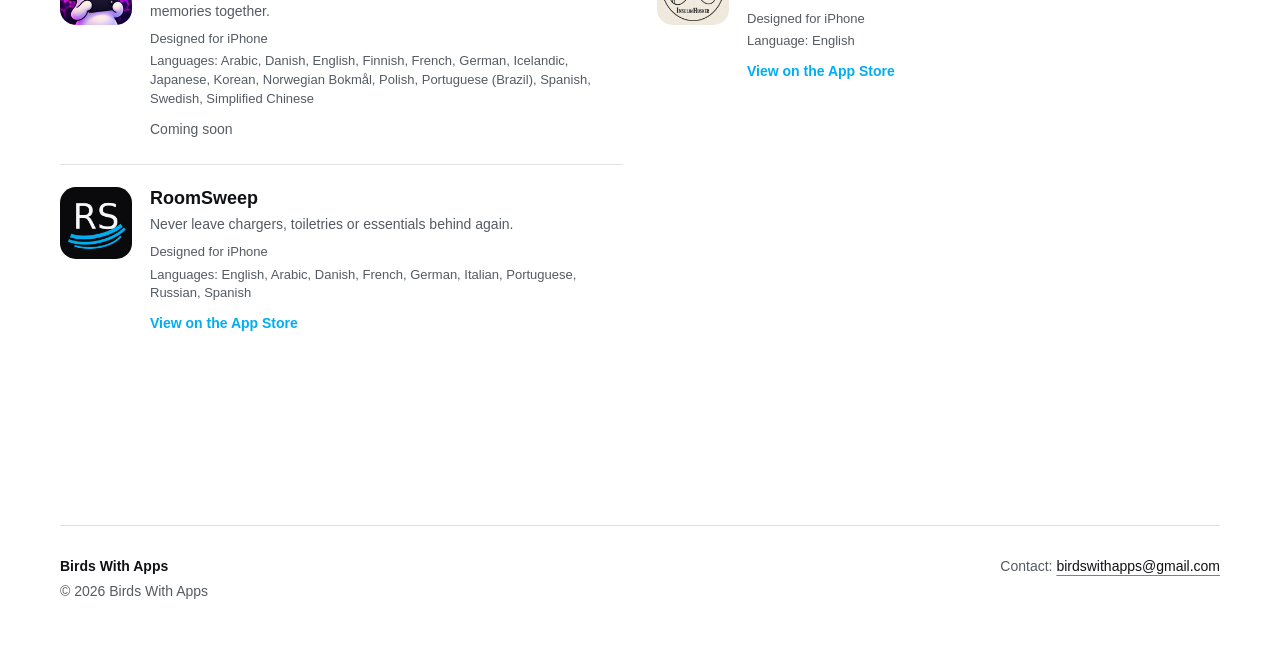
==== commit a36e214c: "Show available app languages under device details" ====
--- a/index.html
+++ b/index.html
@@ -7,8 +7,8 @@
   <meta name="color-scheme" content="light dark">
   <title>Birds With Apps</title>
   <link rel="icon" type="image/svg+xml" href="assets/favicon.svg">
-  <link rel="stylesheet" href="style.css?v=6">
-  <script src="script.js?v=6" defer></script>
+  <link rel="stylesheet" href="style.css?v=7">
+  <script src="script.js?v=7" defer></script>
 </head>
 <body>
   <div class="page">
@@ -31,12 +31,13 @@
       <section class="apps" aria-labelledby="apps-title">
         <div class="section-heading"><h2 id="apps-title">OUR APPS</h2><span aria-hidden="true" class="heading-rule"></span></div>
         <div class="app-grid">
-          <!-- To add an app, copy a card and change its icon, name, description, platform, link and data-category. Only data-featured cards appear in this first grid. -->
+          <!-- To add an app, copy a card and change its icon, name, description, platform, languages, link and data-category. Only data-featured cards appear in this first grid. -->
           <article class="app-card" data-category="Music" data-featured>
             <img class="app-icon" src="assets/concertroll.png" width="1024" height="1024" alt="ConcertRoll app icon">
             <div class="app-copy"><h3>ConcertRoll</h3>
               <p>Organize your concert, festival and venue photos and keep your live music memories together.</p>
               <p class="app-platforms">Designed for iPhone</p>
+              <p class="app-languages">Languages: Arabic, Danish, English, Finnish, French, German, Icelandic, Japanese, Korean, Norwegian Bokmål, Polish, Portuguese (Brazil), Spanish, Swedish, Simplified Chinese</p>
               <span class="app-status">Coming soon</span>
             </div>
           </article>
@@ -45,6 +46,7 @@
             <div class="app-copy"><h3>InsulinHusker</h3>
               <p>A simple way to keep track of whether you have taken your insulin.</p>
               <p class="app-platforms">Designed for iPhone</p>
+              <p class="app-languages">Language: English</p>
               <span class="app-status">View on the App Store</span>
             </div>
           </a>
@@ -53,6 +55,7 @@
             <div class="app-copy"><h3>RoomSweep</h3>
               <p>Never leave chargers, toiletries or essentials behind again.</p>
               <p class="app-platforms">Designed for iPhone</p>
+              <p class="app-languages">Languages: English, Arabic, Danish, French, German, Italian, Portuguese, Russian, Spanish</p>
               <span class="app-status">View on the App Store</span>
             </div>
           </a>
--- a/style.css
+++ b/style.css
@@ -8,6 +8,7 @@
 .categories{padding-bottom:clamp(100px,13vw,170px)}.category-filters{display:flex;flex-wrap:wrap;gap:10px;margin-bottom:20px}.category-filters button{min-height:44px;border:1px solid var(--line);border-radius:999px;padding:9px 18px;color:var(--ink);background:transparent;cursor:pointer}.category-filters button:hover,.category-filters button:focus-visible{border-color:var(--blue)}.category-filters button[aria-pressed="true"]{background:var(--ink);border-color:var(--ink);color:var(--bg)}.category-count{font-size:.875rem;color:var(--muted);margin:0 0 24px}.category-results{display:grid;grid-template-columns:repeat(2,minmax(0,1fr));gap:0 34px;list-style:none;padding:0;margin:0}.category-results li{border-top:1px solid var(--line)}.category-item{display:grid;grid-template-columns:72px minmax(0,1fr);align-items:start;gap:18px;width:100%;min-height:124px;padding:22px 0;color:var(--ink);text-decoration:none}.category-item img{width:72px;height:72px;object-fit:cover;border-radius:22%}.category-item h3{margin:0 0 4px;font-size:1.125rem;line-height:1.3}.category-item p{margin:0;color:var(--muted);font-size:.875rem;line-height:1.45}.category-item .category-action{display:inline-block;color:var(--blue);font-size:.875rem;font-weight:700;margin-top:10px}.category-item:not(a) .category-action{color:var(--muted);font-weight:400}.category-item:is(a):hover h3,.category-item:is(a):focus-visible h3{color:var(--blue)}
 a.app-link{color:inherit;text-decoration:none}a.app-link .app-status{color:var(--blue);border-bottom:1px solid var(--blue)}a.app-link:hover .app-status,a.app-link:focus-visible .app-status{color:var(--ink);border-color:var(--ink)}
 .app-copy .app-platforms{margin:-8px 0 14px;color:var(--muted);font-size:.8125rem;letter-spacing:.02em}.category-platforms{display:block;color:var(--muted);font-size:.8125rem;margin-top:8px}.category-action{margin-top:8px}
+.app-copy .app-languages{max-width:none;margin:-10px 0 14px;color:var(--muted);font-size:.8125rem;line-height:1.45}.category-languages{display:block;color:var(--muted);font-size:.8125rem;line-height:1.45;margin-top:3px}
 html[data-theme="dark"] .brand img{filter:invert(1) hue-rotate(180deg)}
 @media(max-width:800px){.app-grid{grid-template-columns:repeat(2,minmax(0,1fr));row-gap:60px}.intro{padding-top:80px}}
 @media(max-width:560px){.page{width:calc(100% - 36px)}.site-header{min-height:82px}.brand{width:94px}.theme-label{display:none}.theme-toggle{width:44px;justify-content:center;padding:0}.intro{padding:78px 0 105px}.intro h1{font-size:clamp(2.8rem,13vw,4.4rem)}.tagline{margin-top:25px}.section-heading{margin-bottom:25px}.app-grid{grid-template-columns:1fr;gap:56px}.app-card{display:grid;grid-template-columns:112px 1fr;gap:20px;padding-top:24px}.app-icon{width:112px;margin:0;border-radius:22%}.app-copy h3{font-size:1.27rem}.app-copy p{font-size:.95rem;margin-bottom:12px}.site-footer{display:block}.site-footer p{margin-top:20px}}
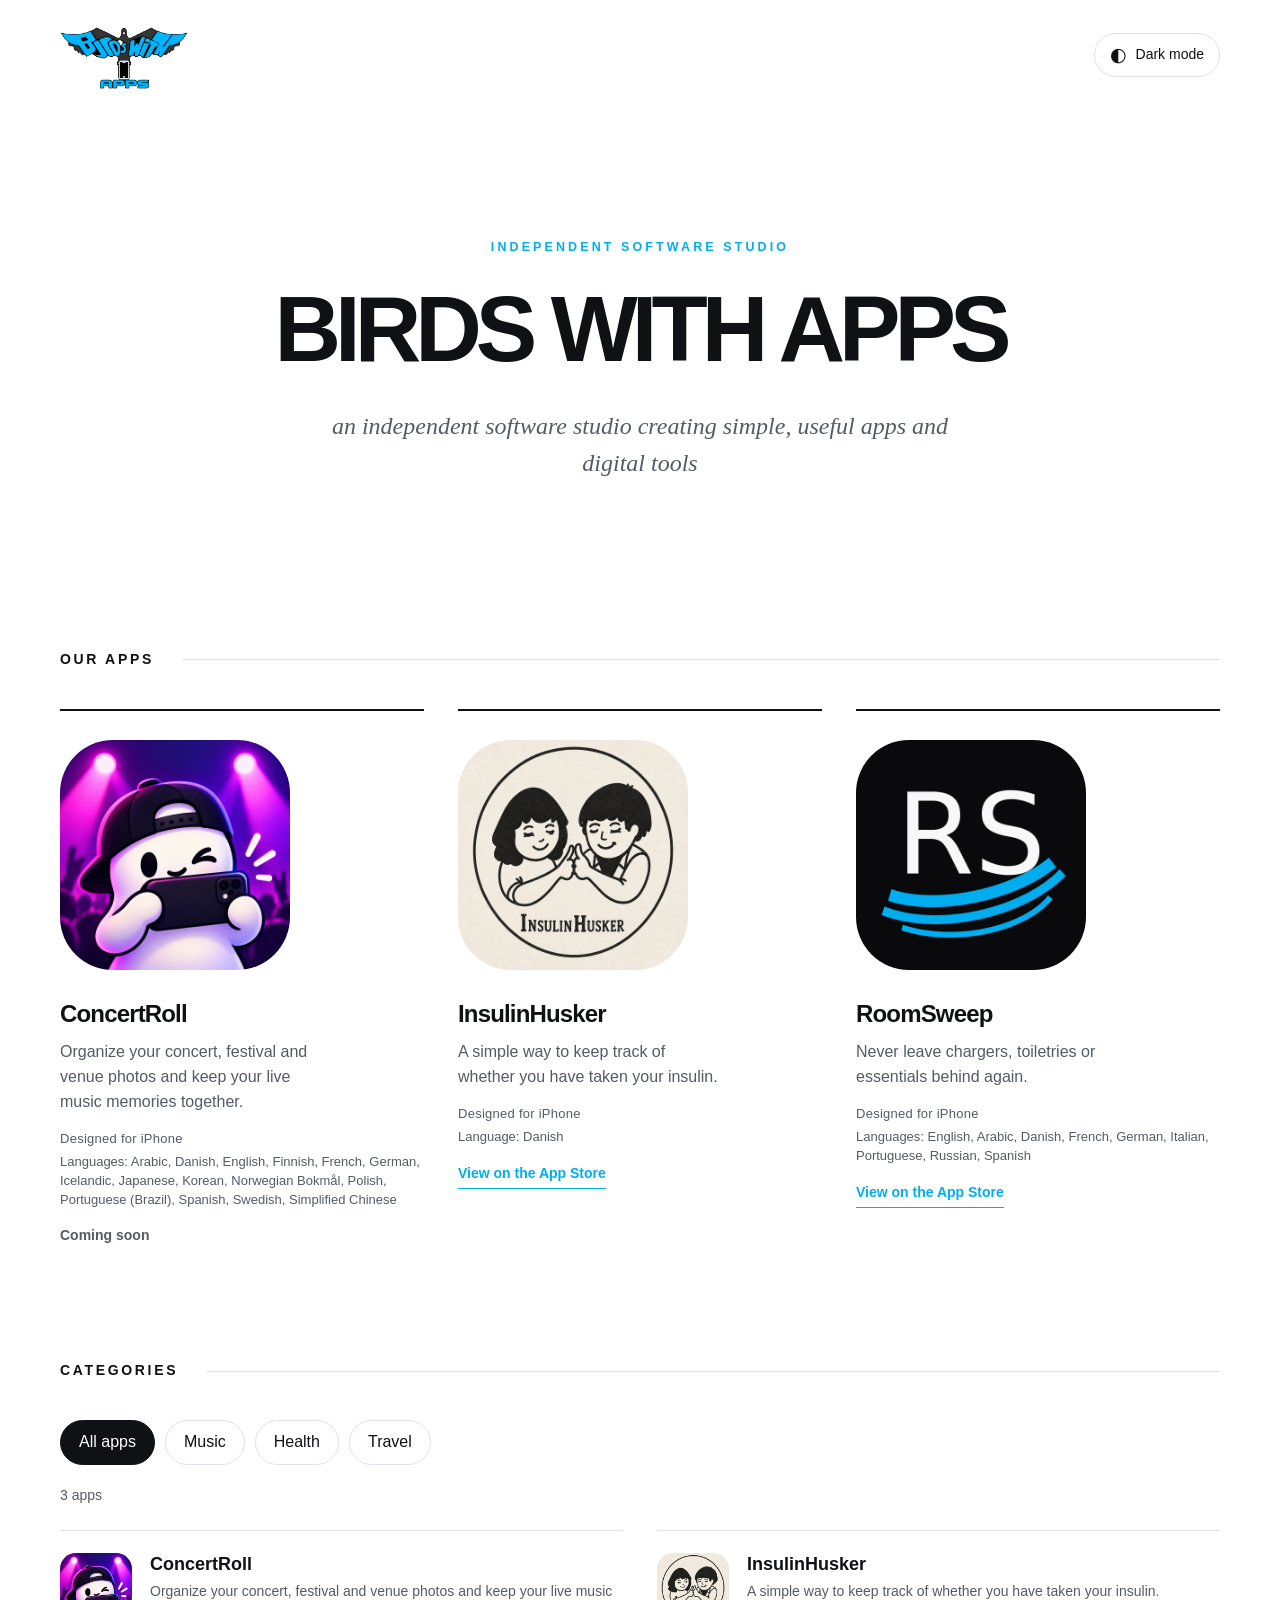
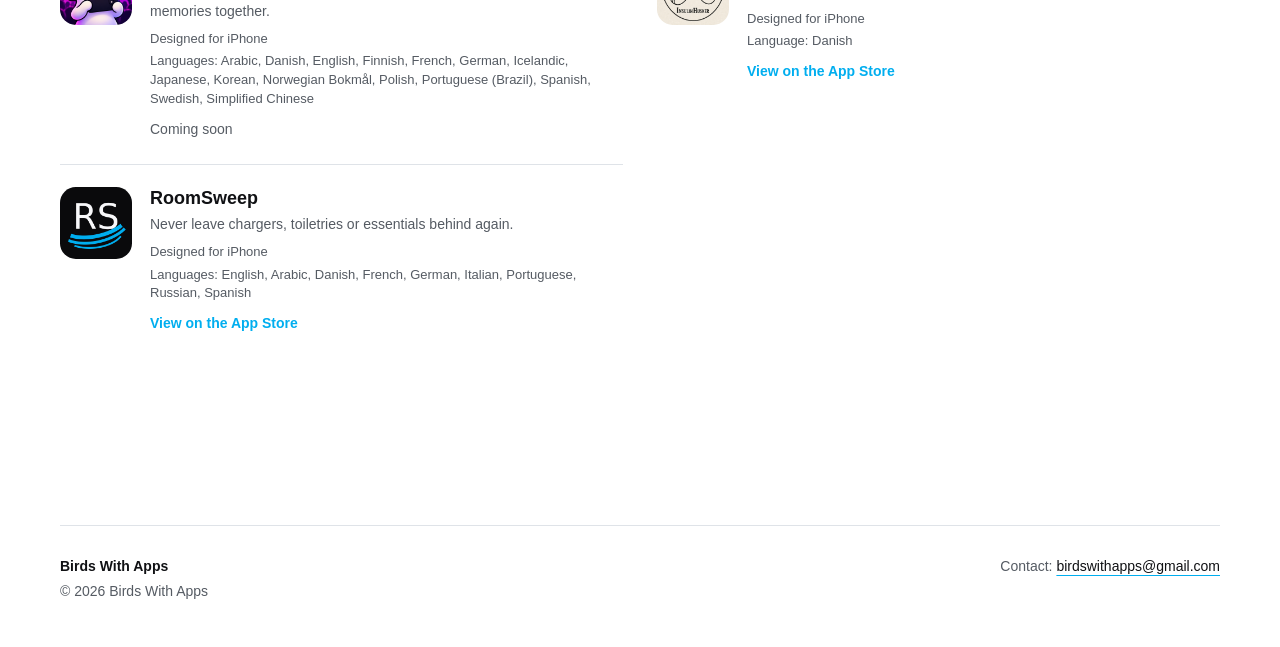
==== commit 4e1ecb81: "Correct InsulinHusker language to Danish" ====
--- a/index.html
+++ b/index.html
@@ -46,7 +46,7 @@
             <div class="app-copy"><h3>InsulinHusker</h3>
               <p>A simple way to keep track of whether you have taken your insulin.</p>
               <p class="app-platforms">Designed for iPhone</p>
-              <p class="app-languages">Language: English</p>
+              <p class="app-languages">Language: Danish</p>
               <span class="app-status">View on the App Store</span>
             </div>
           </a>
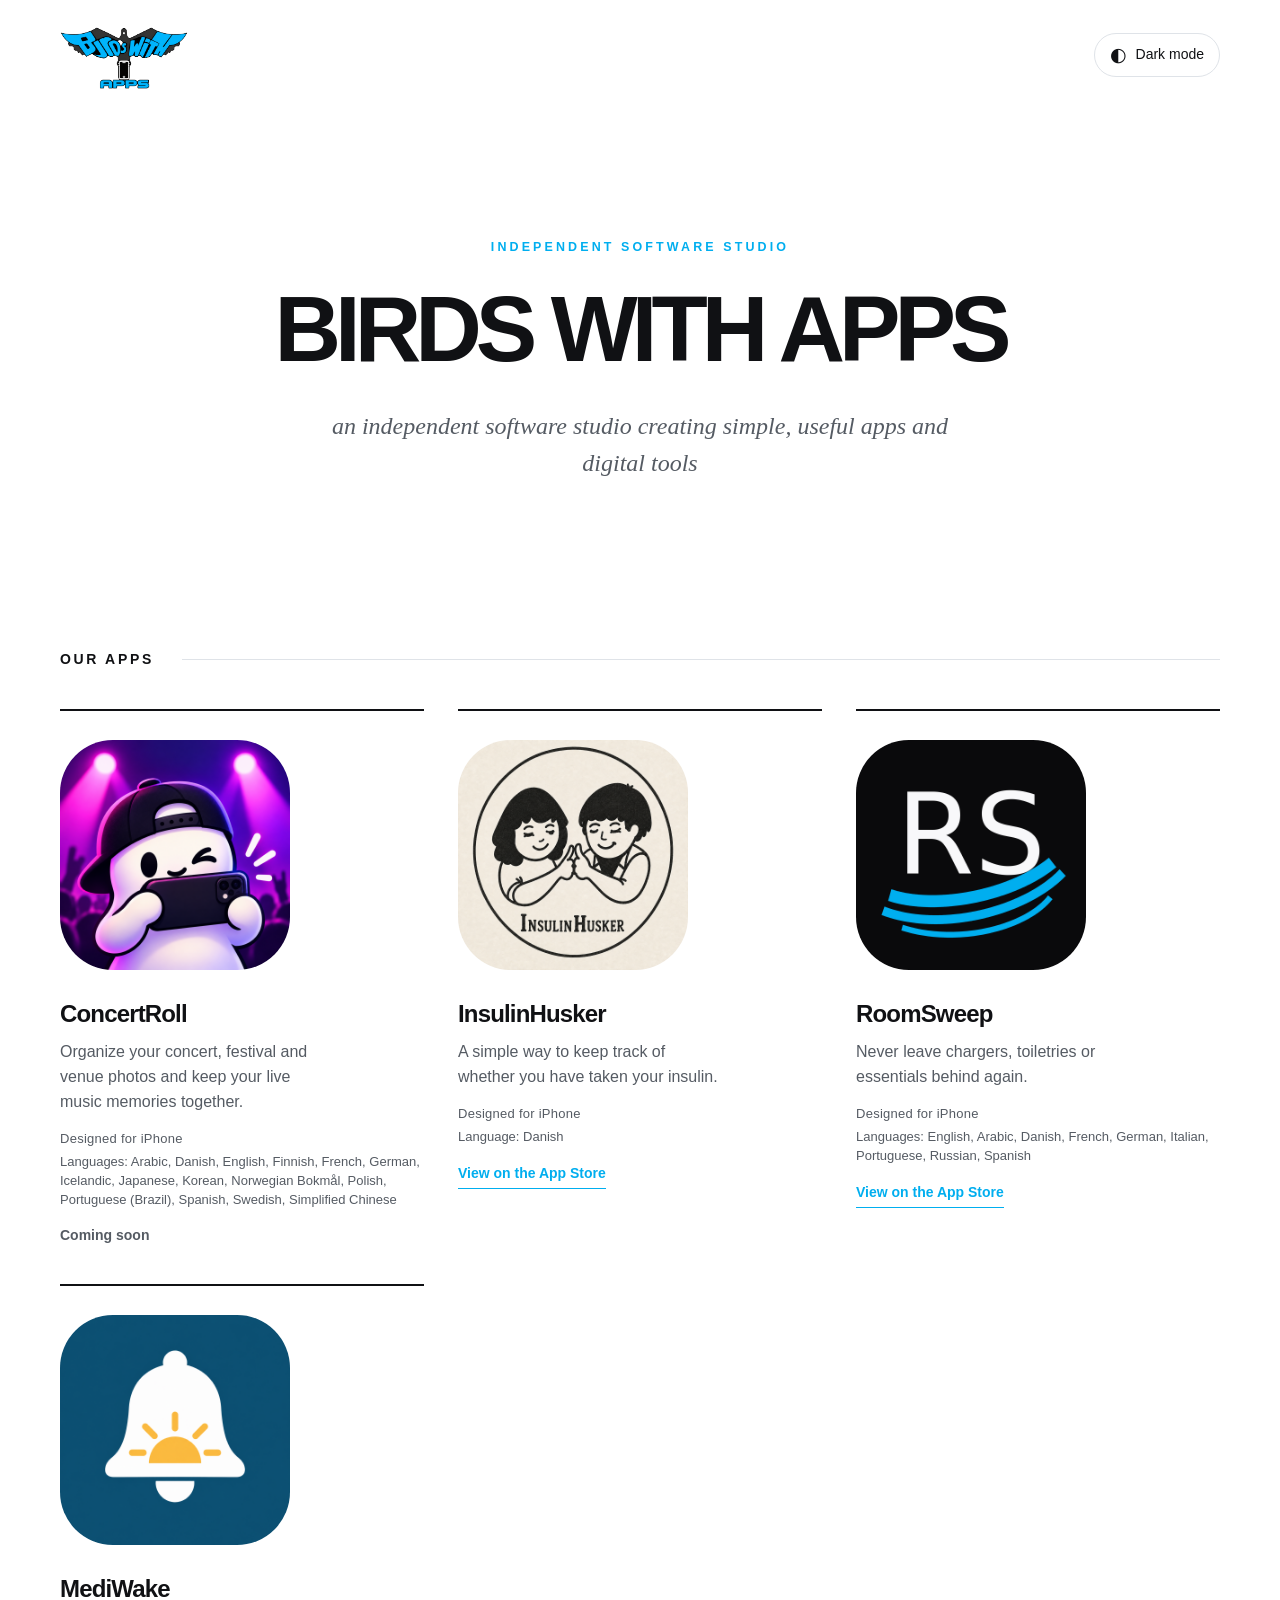
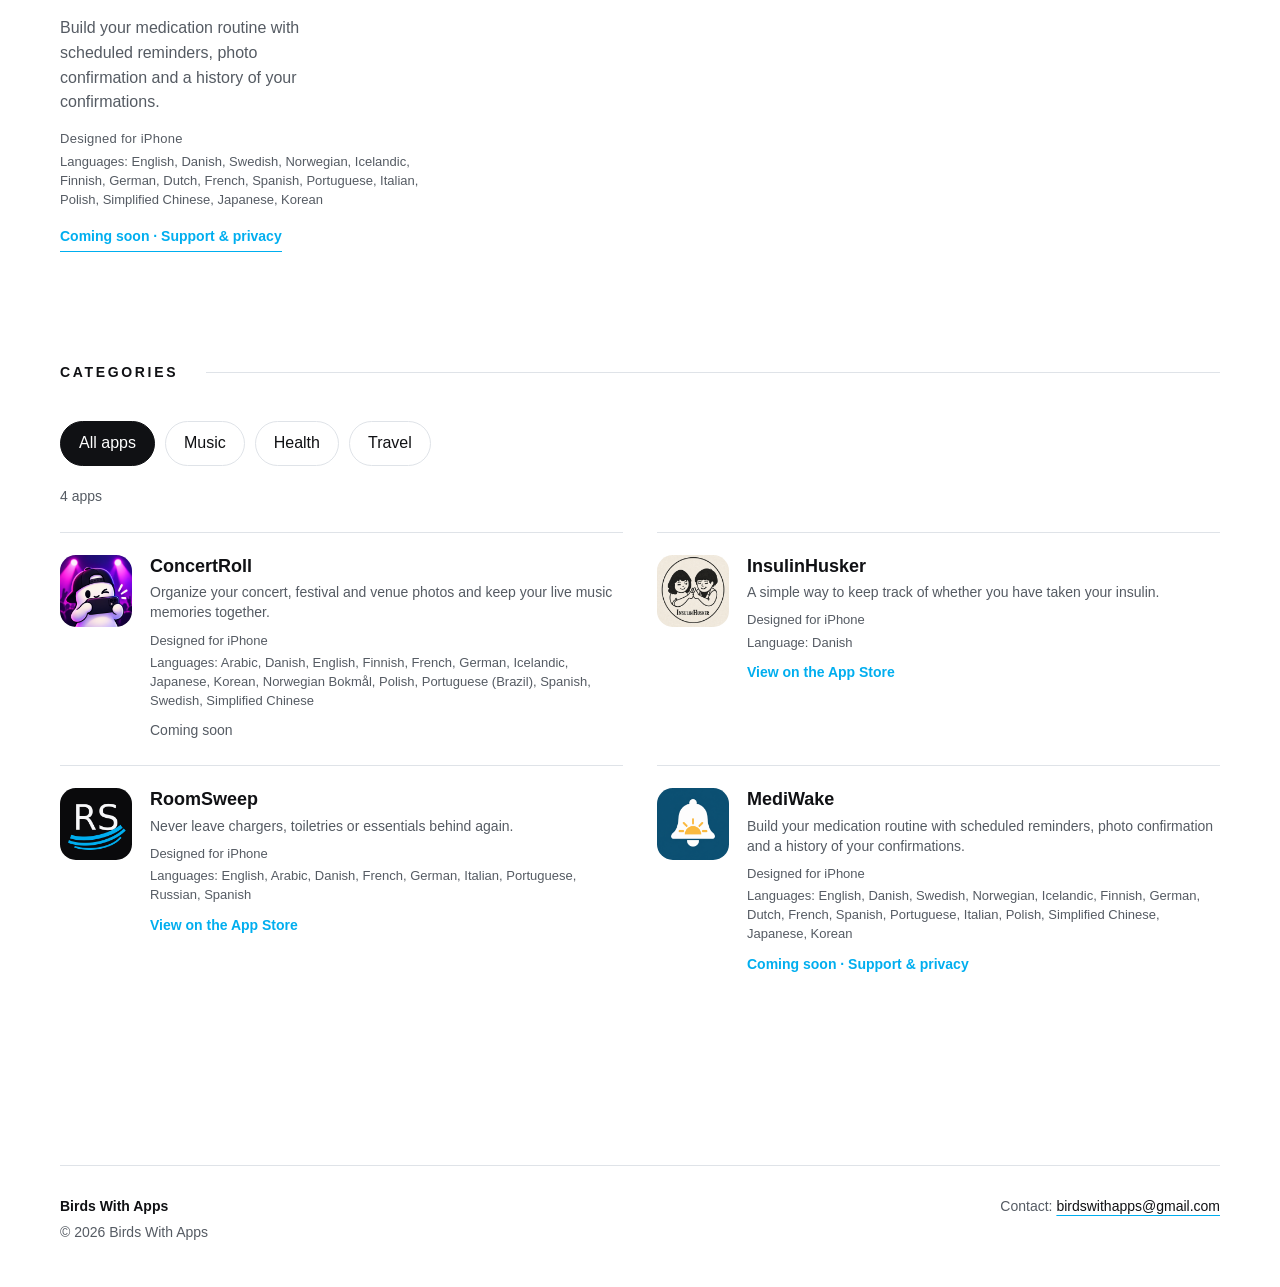
==== commit 85d30e5e: "Add MediWake to homepage with app icon, languages and support link" ====
--- a/index.html
+++ b/index.html
@@ -59,6 +59,15 @@
               <span class="app-status">View on the App Store</span>
             </div>
           </a>
+          <a class="app-card app-link" data-category="Health" data-featured href="mediwake.html">
+            <img class="app-icon" src="assets/mediwake.png" width="1024" height="1024" alt="MediWake app icon" loading="lazy">
+            <div class="app-copy"><h3>MediWake</h3>
+              <p>Build your medication routine with scheduled reminders, photo confirmation and a history of your confirmations.</p>
+              <p class="app-platforms">Designed for iPhone</p>
+              <p class="app-languages">Languages: English, Danish, Swedish, Norwegian, Icelandic, Finnish, German, Dutch, French, Spanish, Portuguese, Italian, Polish, Simplified Chinese, Japanese, Korean</p>
+              <span class="app-status">Coming soon · Support &amp; privacy</span>
+            </div>
+          </a>
         </div>
       </section>
 
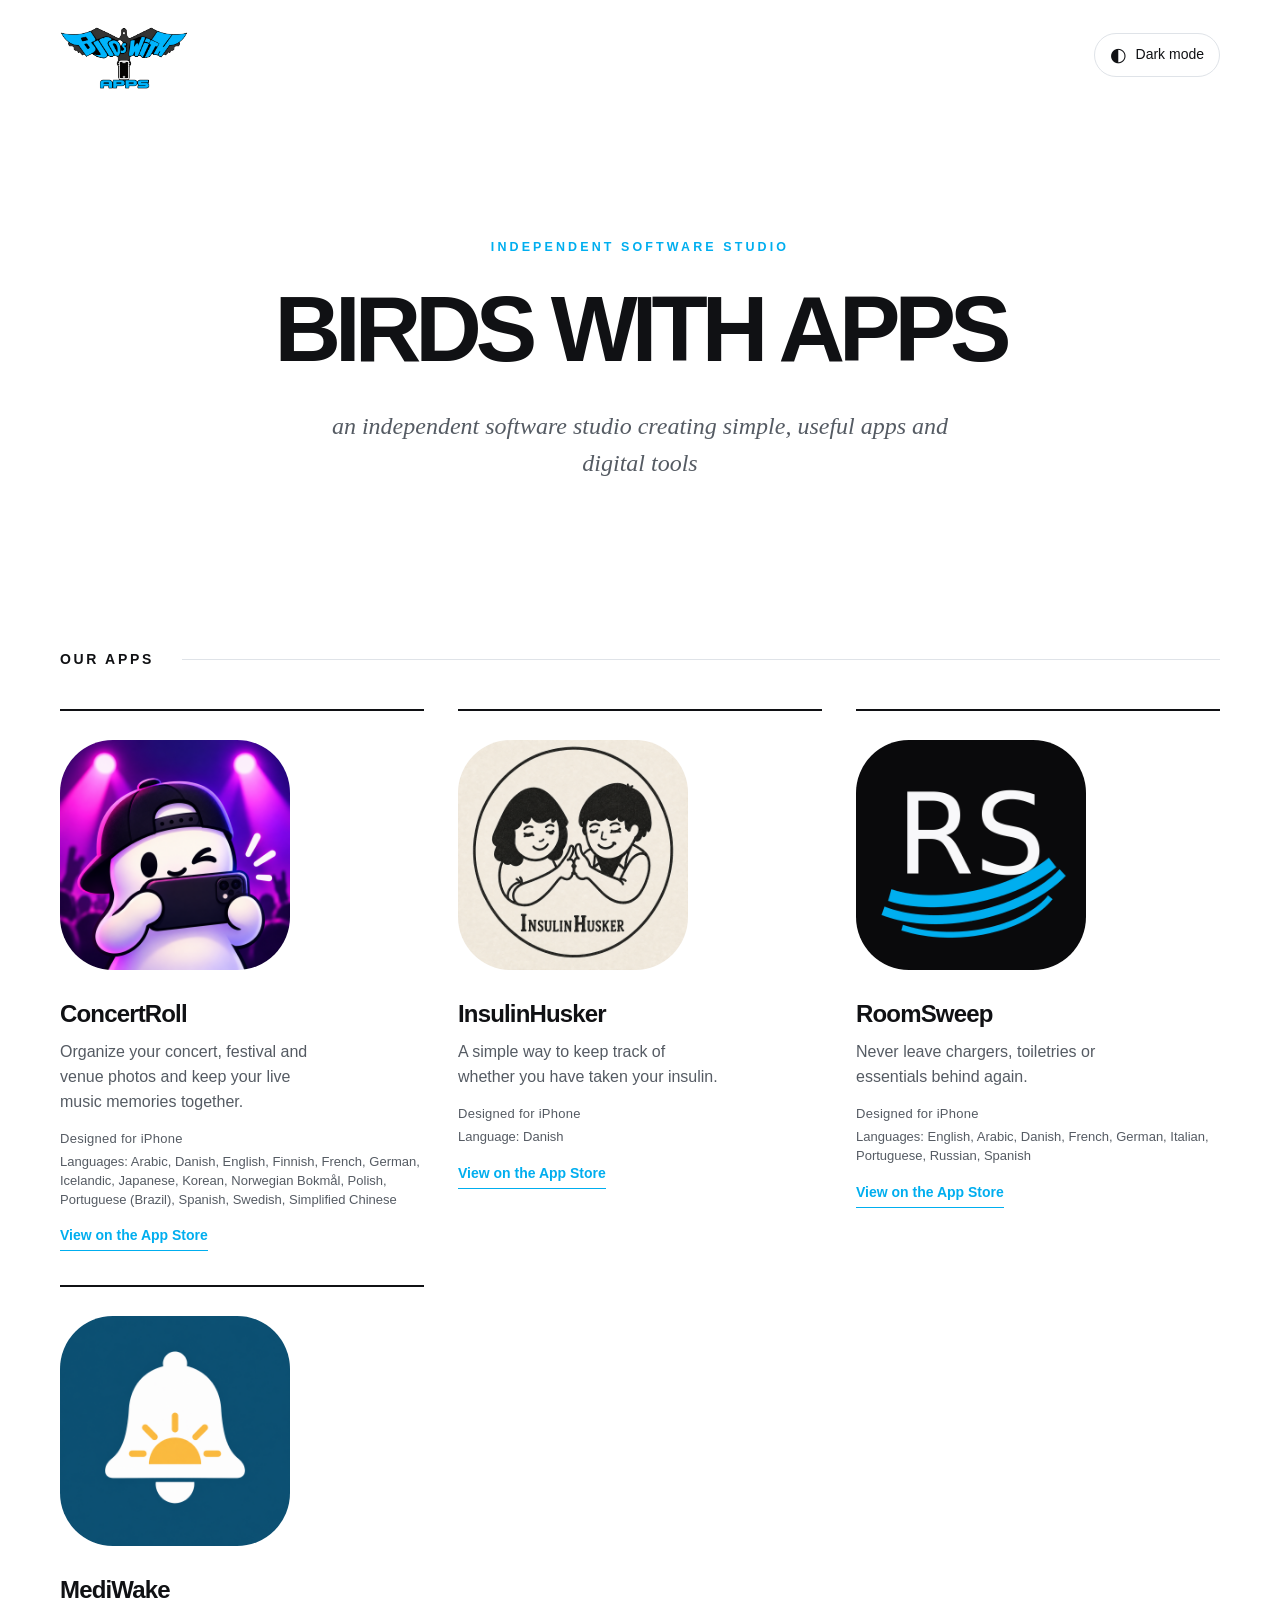
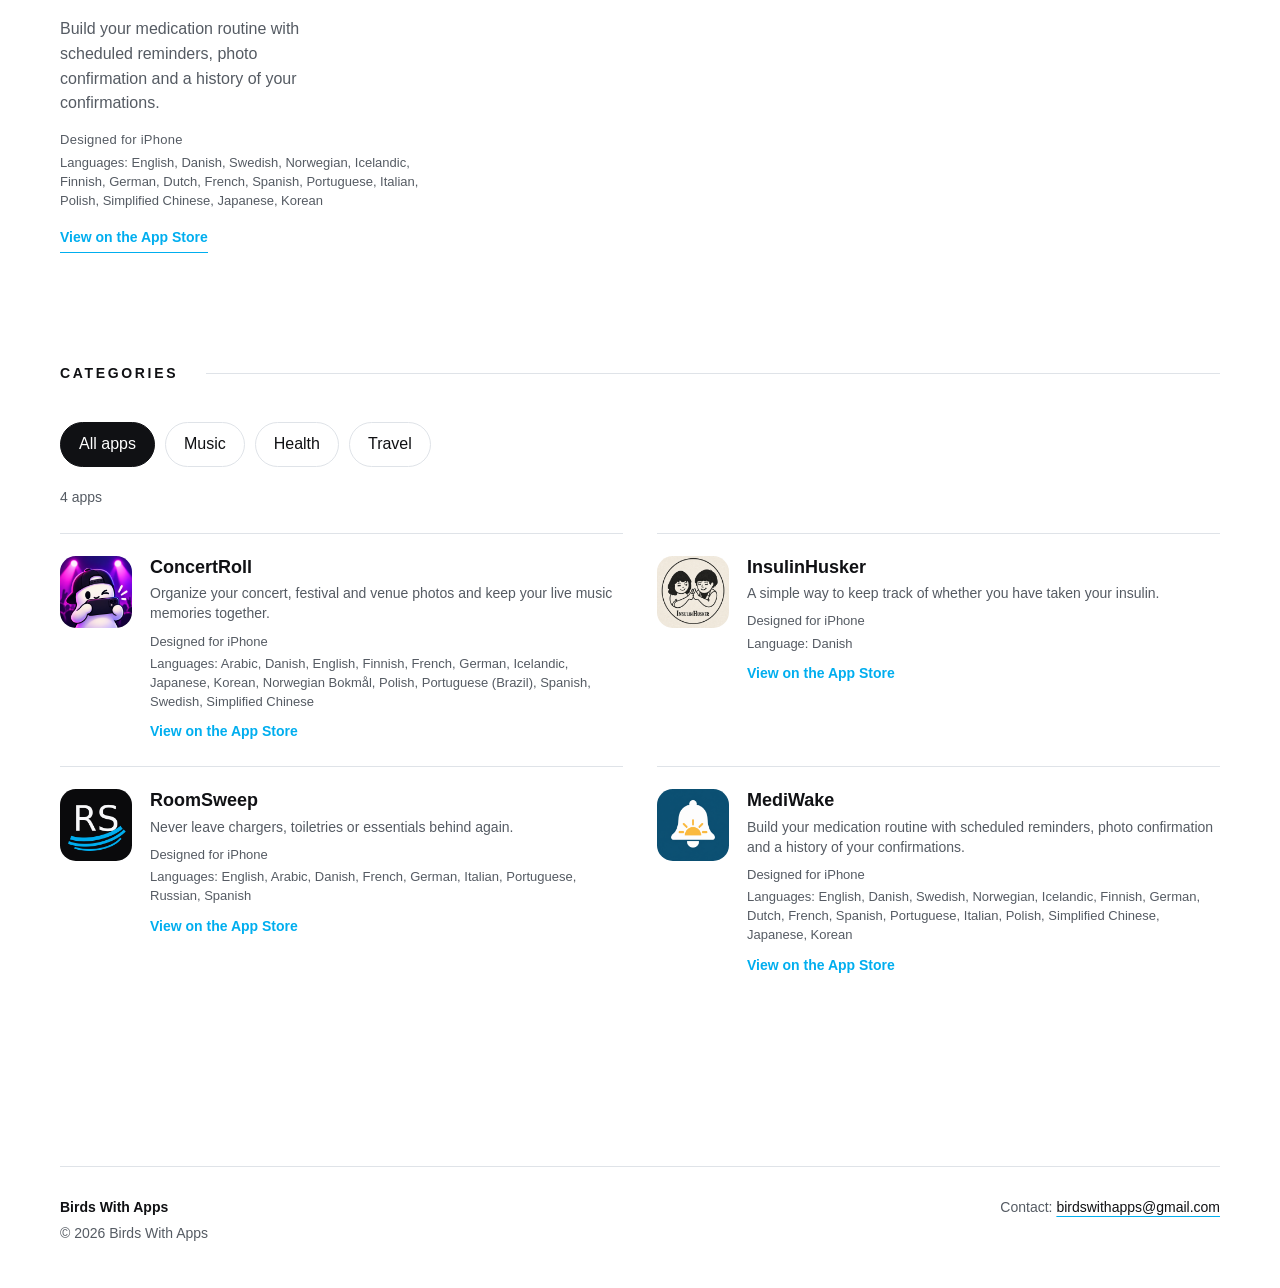
==== commit c00580e3: "Link ConcertRoll and MediWake to the App Store" ====
--- a/index.html
+++ b/index.html
@@ -32,15 +32,15 @@
         <div class="section-heading"><h2 id="apps-title">OUR APPS</h2><span aria-hidden="true" class="heading-rule"></span></div>
         <div class="app-grid">
           <!-- To add an app, copy a card and change its icon, name, description, platform, languages, link and data-category. Only data-featured cards appear in this first grid. -->
-          <article class="app-card" data-category="Music" data-featured>
+          <a class="app-card app-link" data-category="Music" data-featured href="https://apps.apple.com/dk/app/concertroll/id6810338190">
             <img class="app-icon" src="assets/concertroll.png" width="1024" height="1024" alt="ConcertRoll app icon">
             <div class="app-copy"><h3>ConcertRoll</h3>
               <p>Organize your concert, festival and venue photos and keep your live music memories together.</p>
               <p class="app-platforms">Designed for iPhone</p>
               <p class="app-languages">Languages: Arabic, Danish, English, Finnish, French, German, Icelandic, Japanese, Korean, Norwegian Bokmål, Polish, Portuguese (Brazil), Spanish, Swedish, Simplified Chinese</p>
-              <span class="app-status">Coming soon</span>
+              <span class="app-status">View on the App Store</span>
             </div>
-          </article>
+          </a>
           <a class="app-card app-link" data-category="Health" data-featured href="https://apps.apple.com/dk/app/insulinhusker/id6806816373">
             <img class="app-icon" src="assets/insulinhusker.png" width="1024" height="1024" alt="InsulinHusker app icon" loading="lazy">
             <div class="app-copy"><h3>InsulinHusker</h3>
@@ -59,13 +59,13 @@
               <span class="app-status">View on the App Store</span>
             </div>
           </a>
-          <a class="app-card app-link" data-category="Health" data-featured href="mediwake.html">
+          <a class="app-card app-link" data-category="Health" data-featured href="https://apps.apple.com/dk/app/mediwake/id6817472285">
             <img class="app-icon" src="assets/mediwake.png" width="1024" height="1024" alt="MediWake app icon" loading="lazy">
             <div class="app-copy"><h3>MediWake</h3>
               <p>Build your medication routine with scheduled reminders, photo confirmation and a history of your confirmations.</p>
               <p class="app-platforms">Designed for iPhone</p>
               <p class="app-languages">Languages: English, Danish, Swedish, Norwegian, Icelandic, Finnish, German, Dutch, French, Spanish, Portuguese, Italian, Polish, Simplified Chinese, Japanese, Korean</p>
-              <span class="app-status">Coming soon · Support &amp; privacy</span>
+              <span class="app-status">View on the App Store</span>
             </div>
           </a>
         </div>
